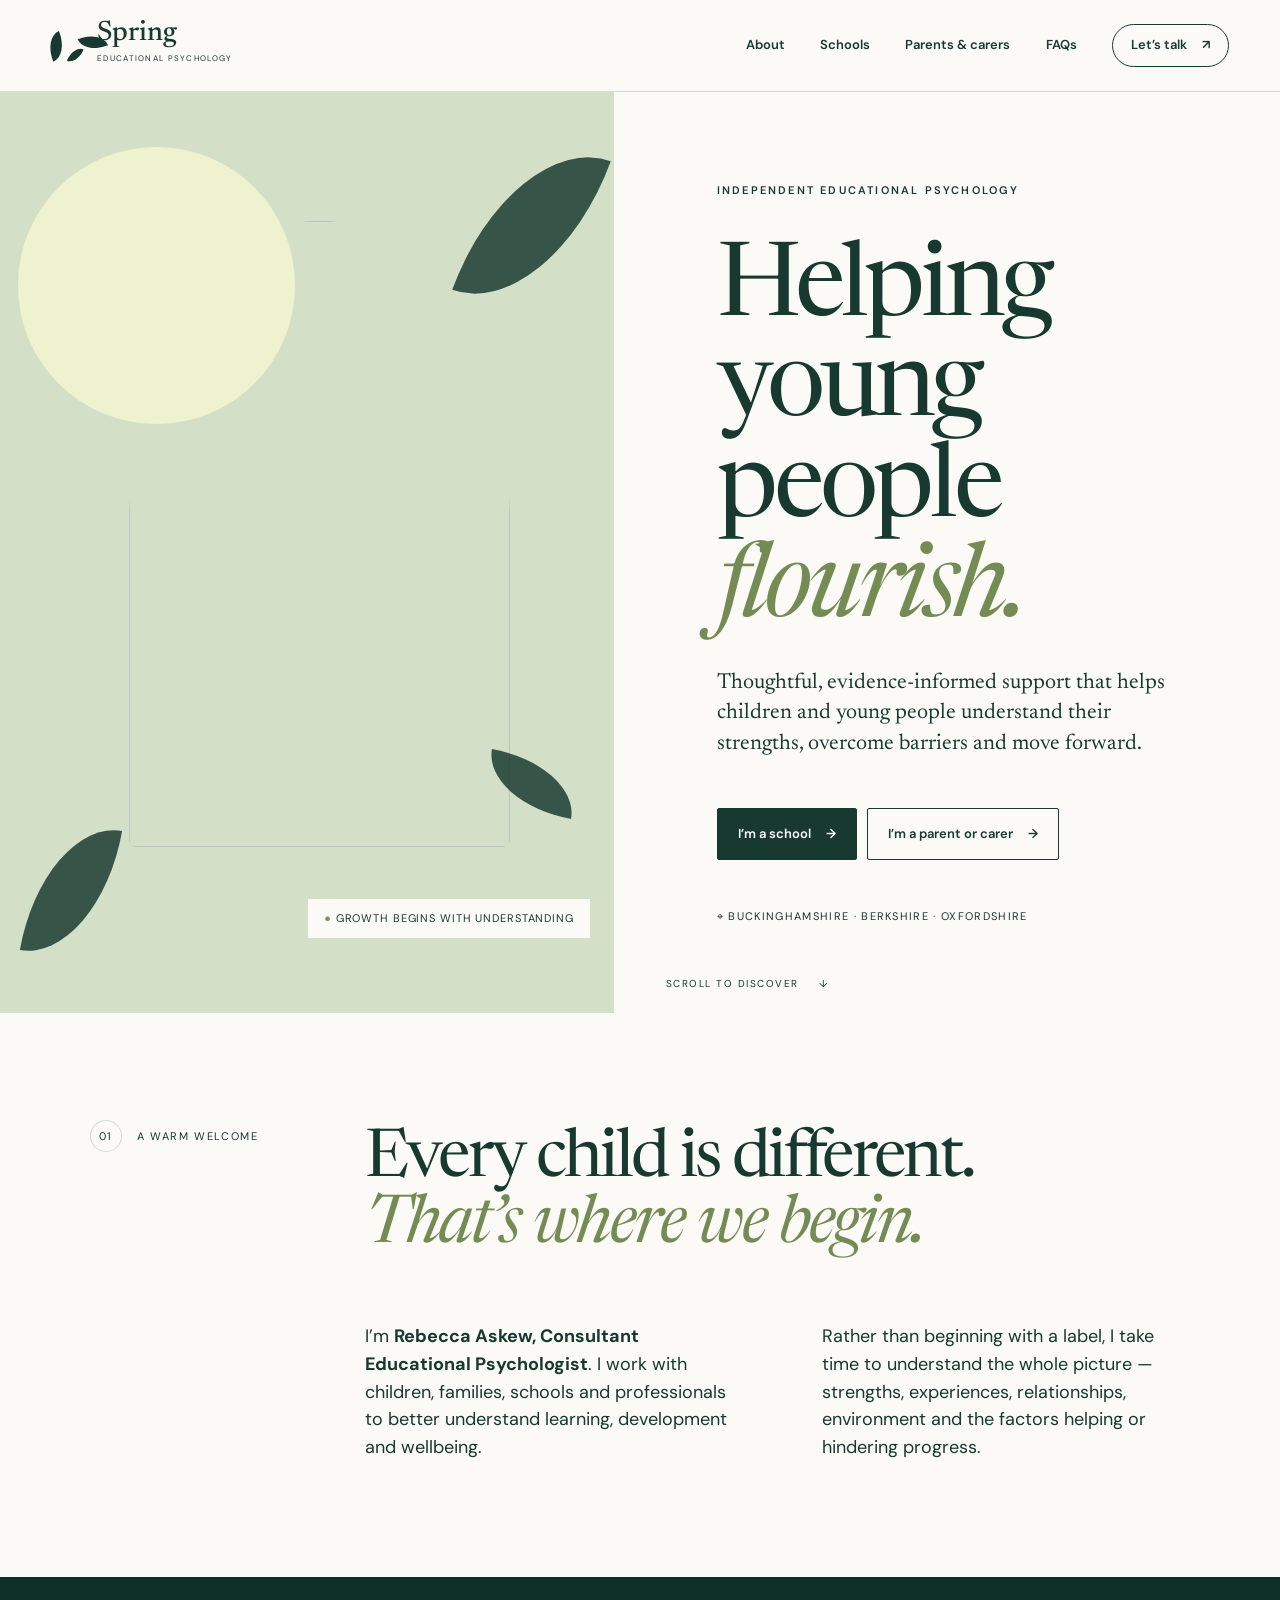
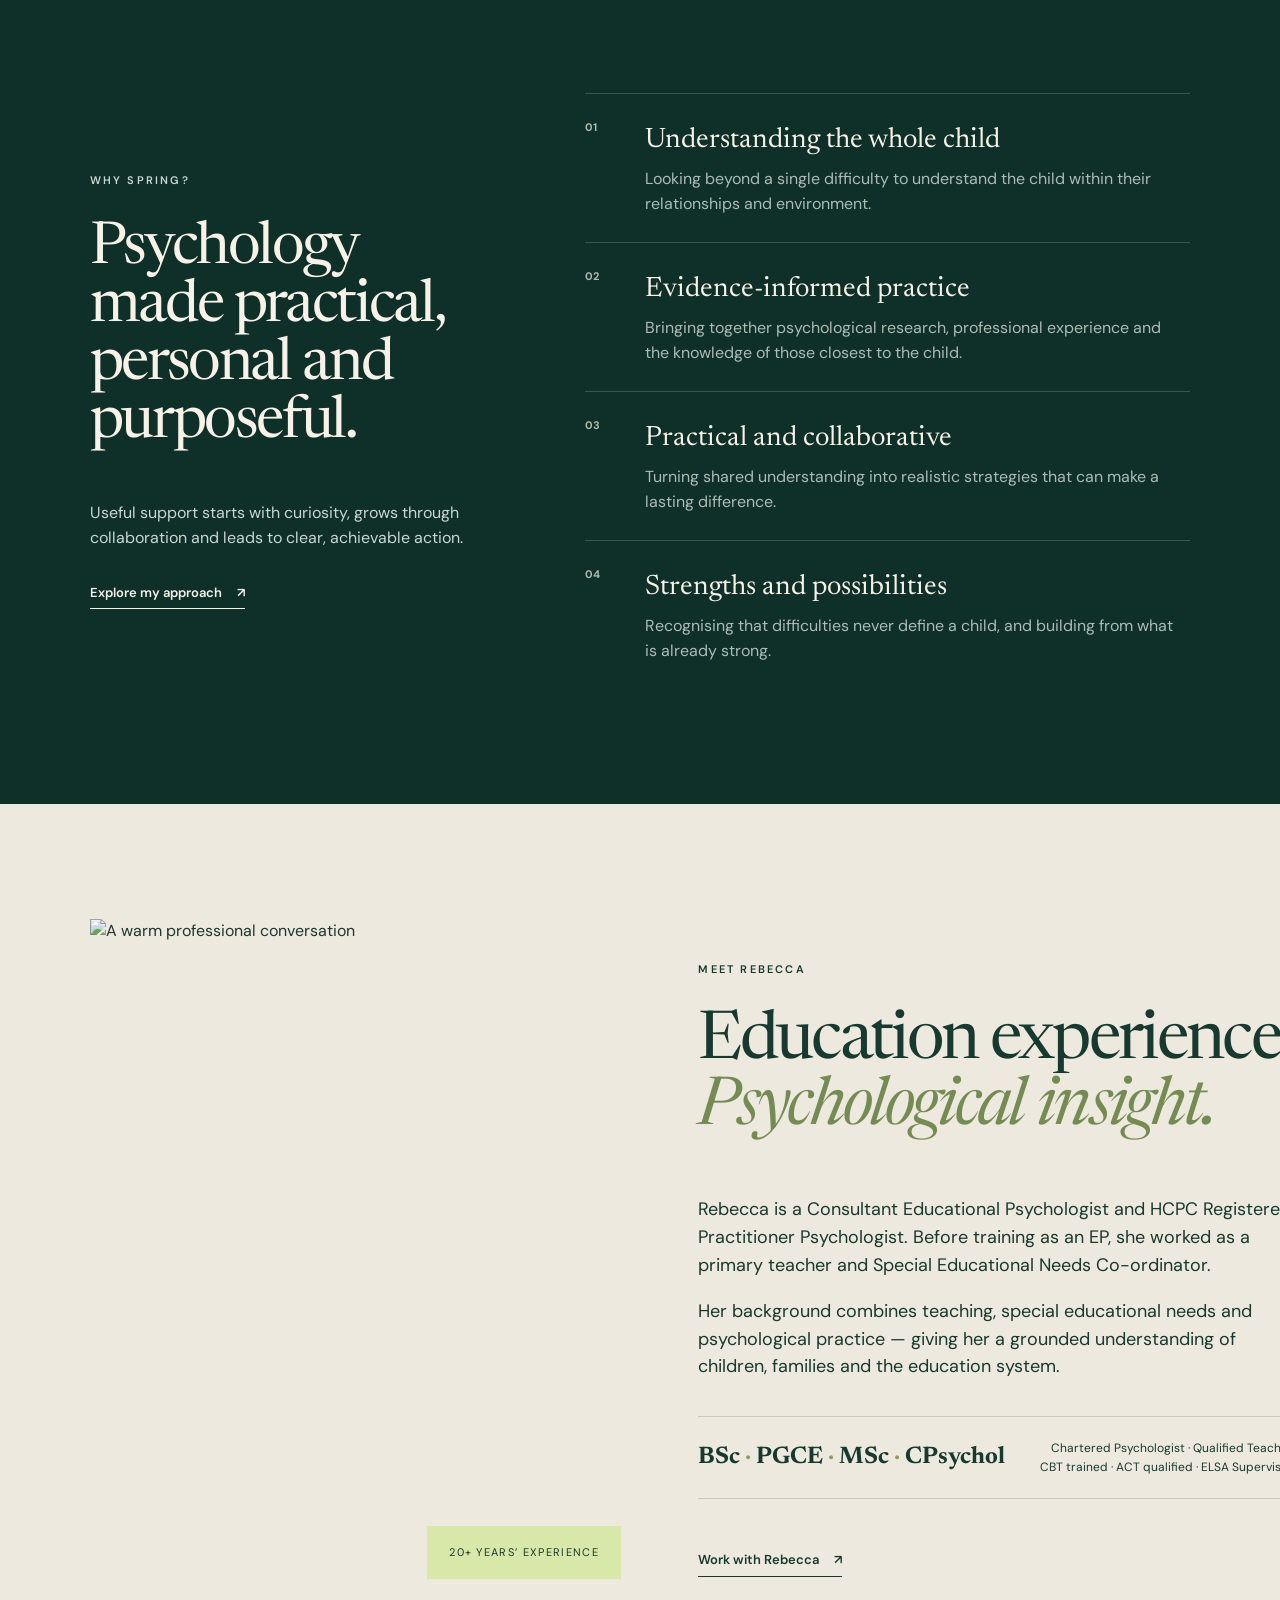
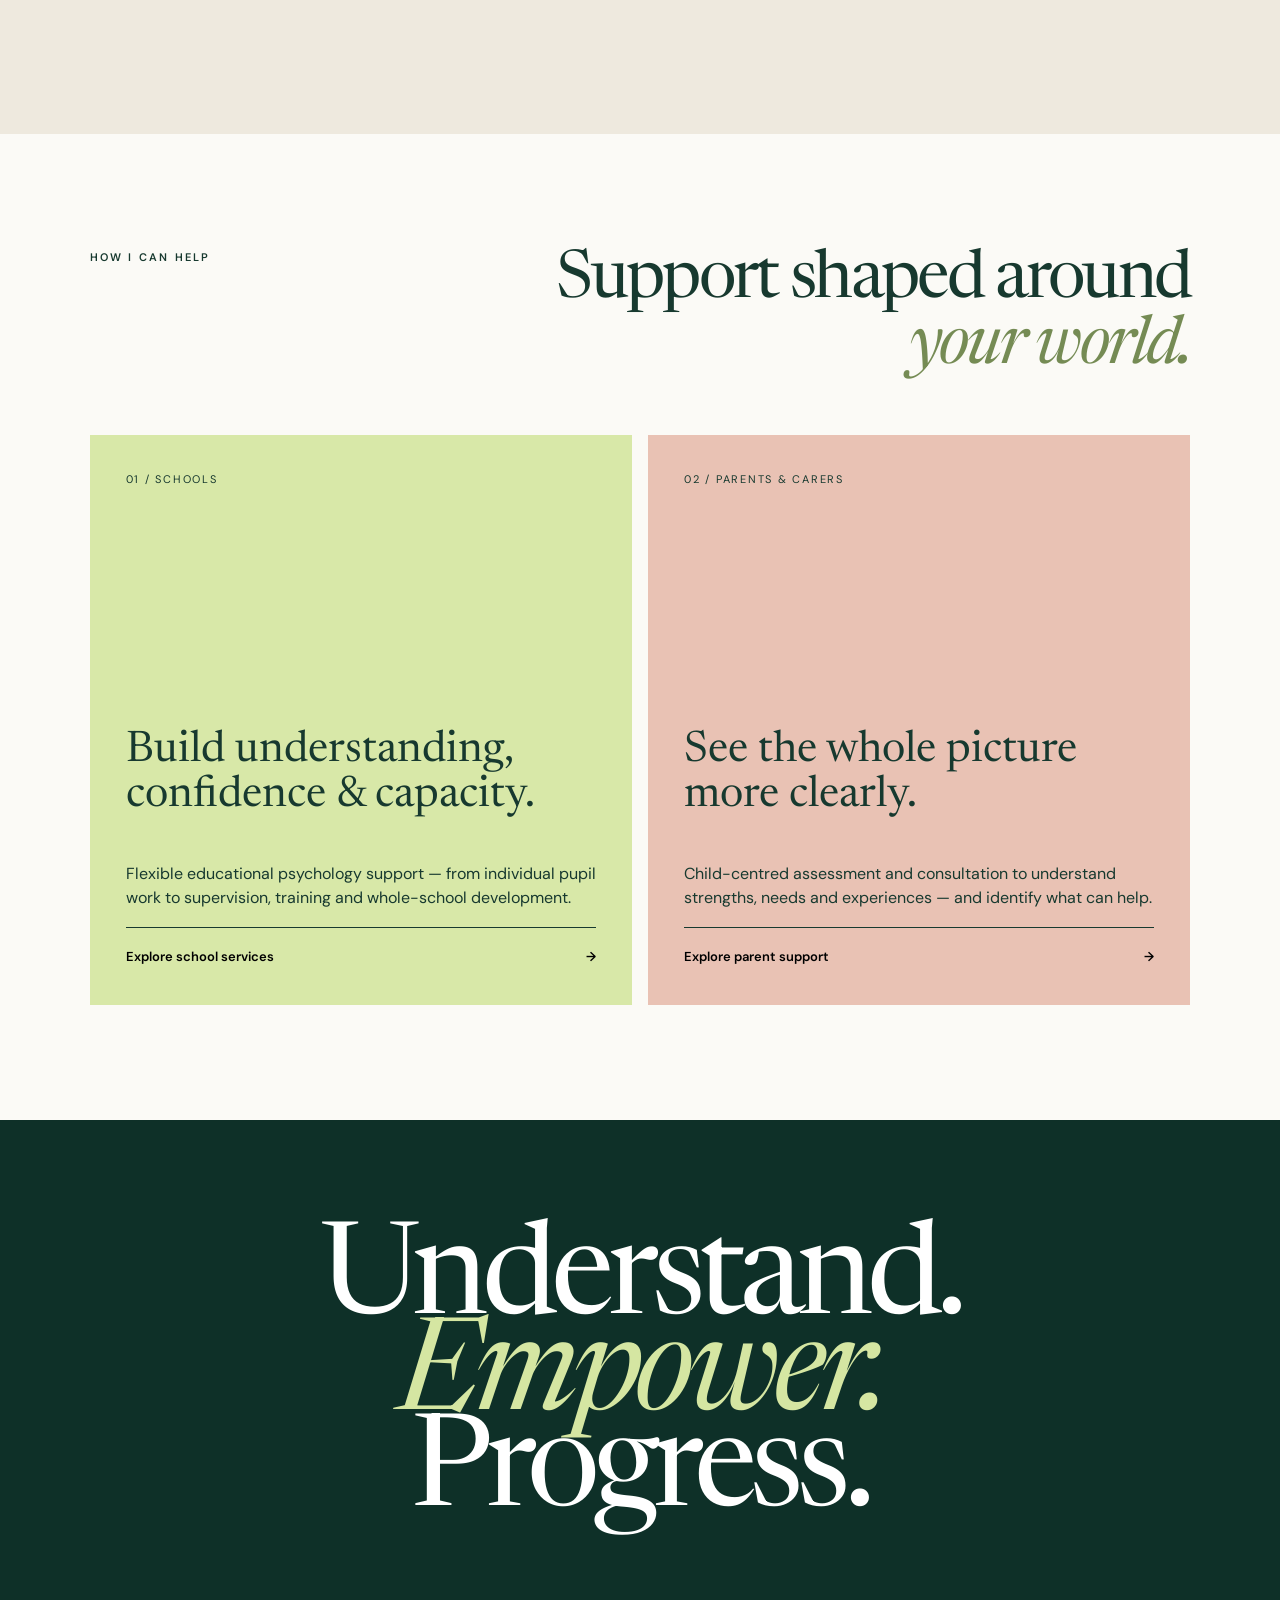
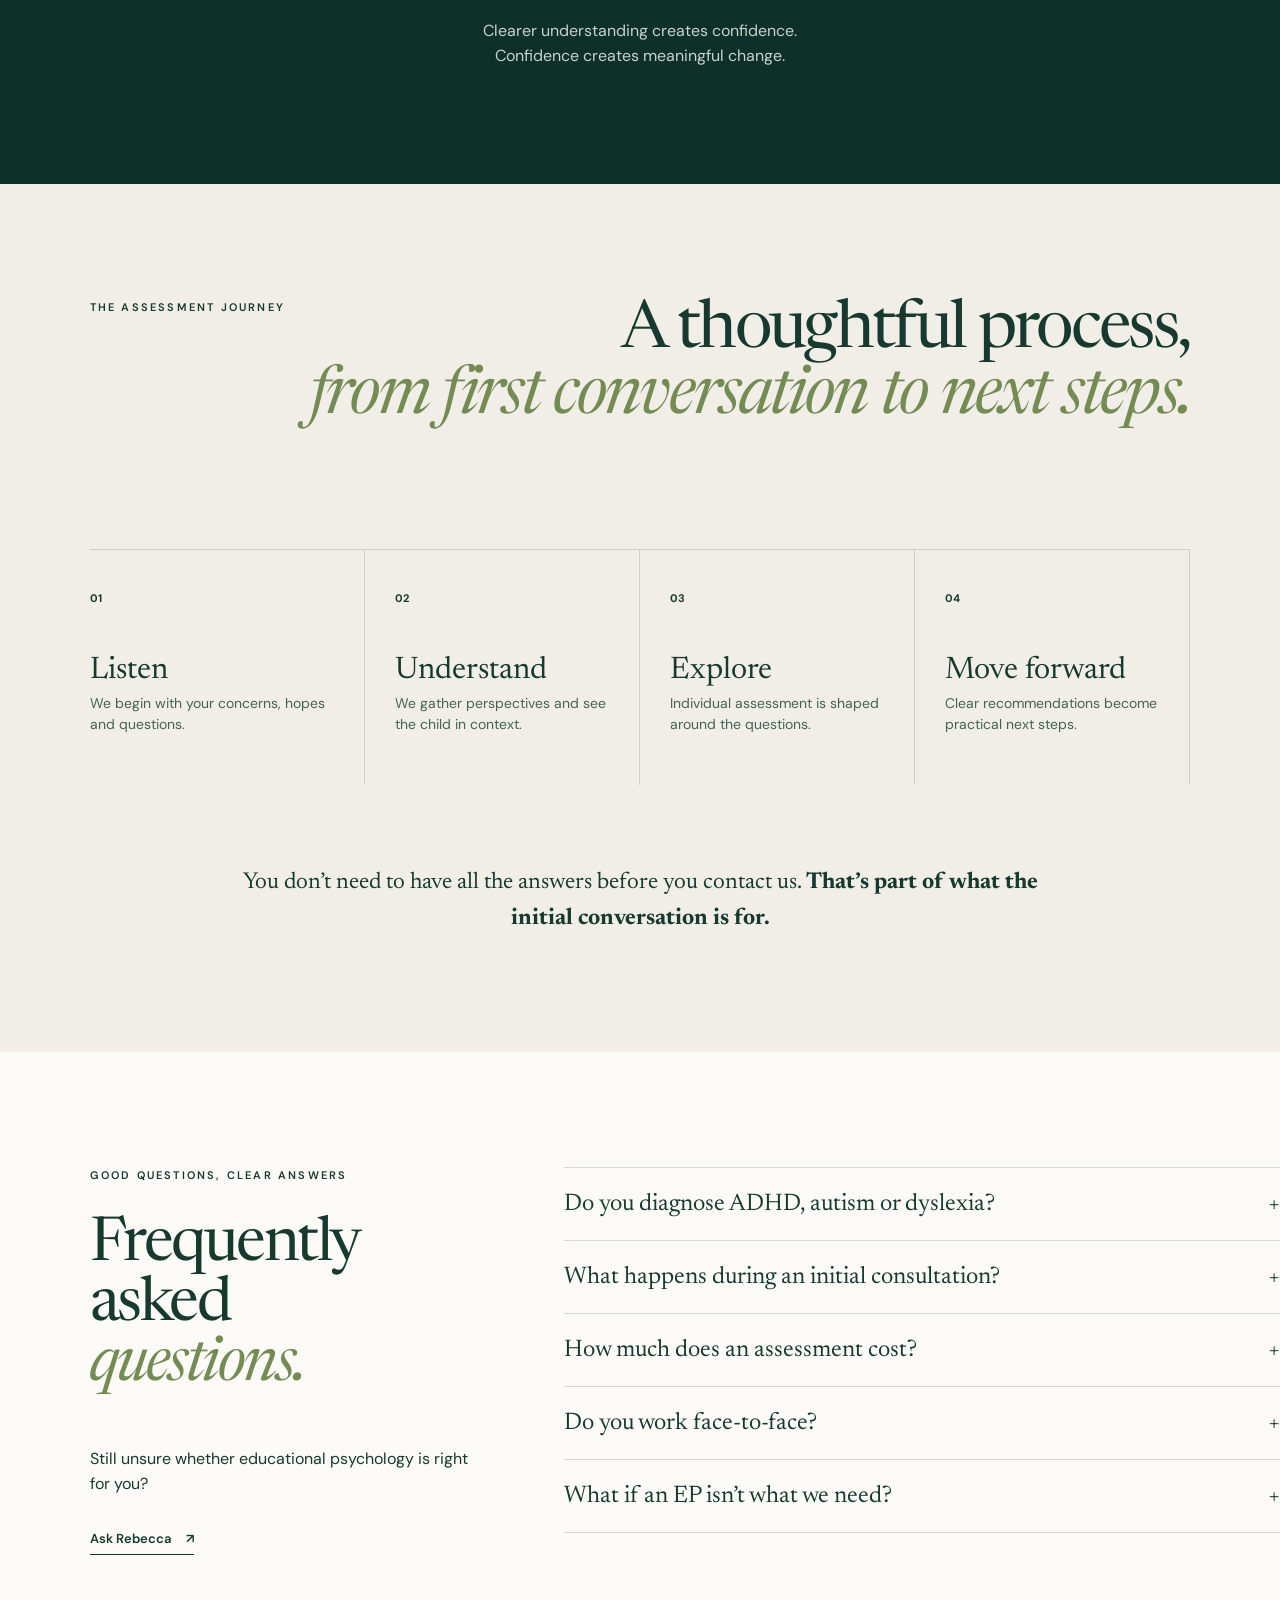
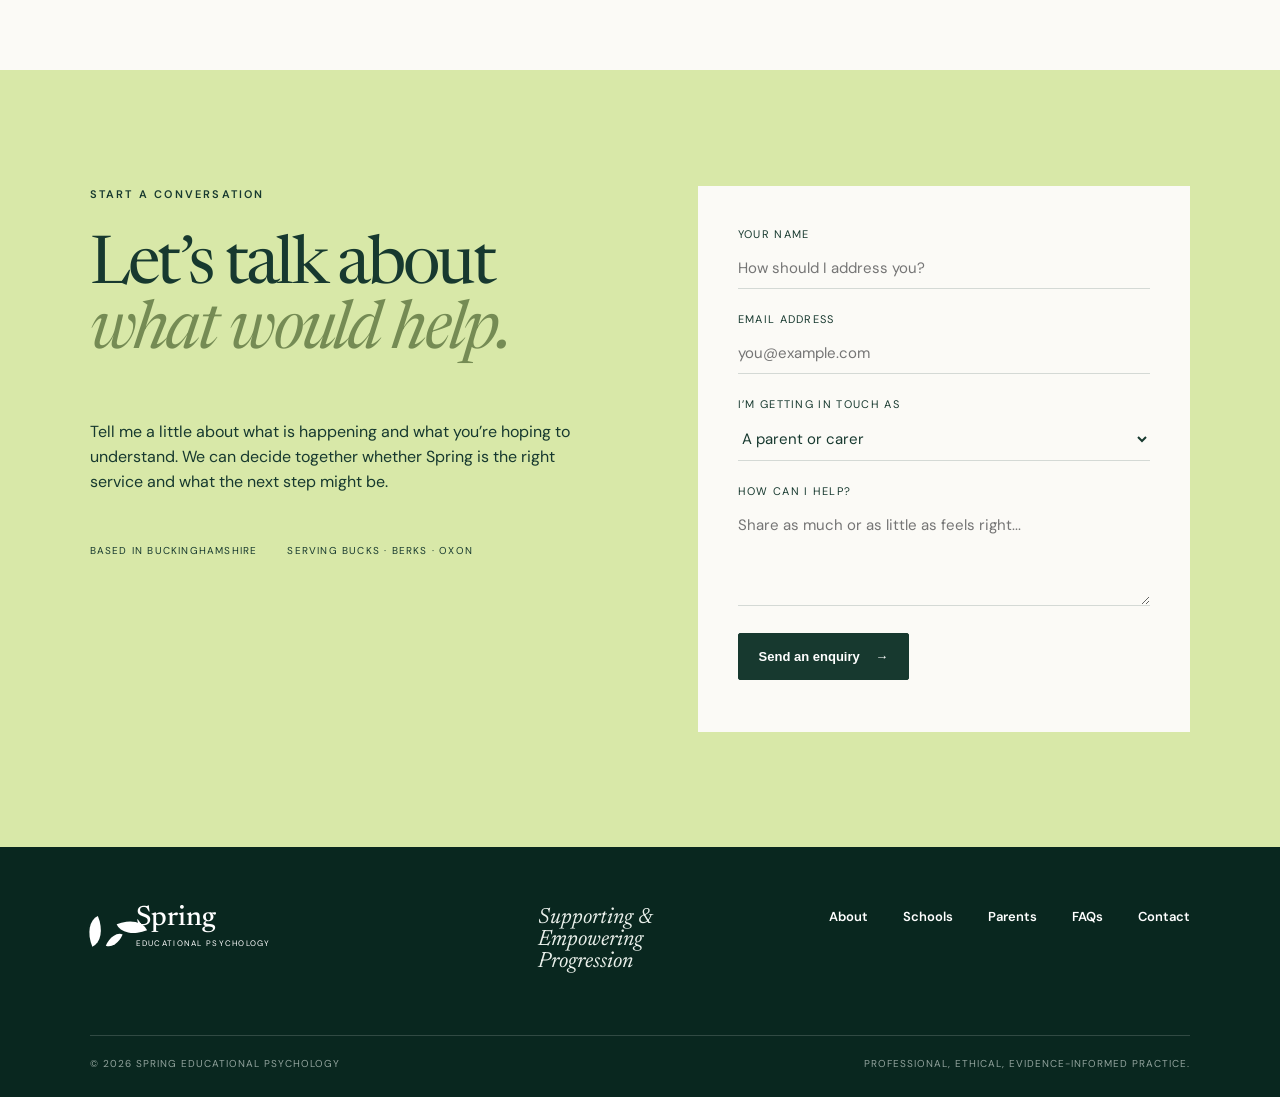
==== index.html @ d414a493 "Add files via upload" ====
<!doctype html>
<html lang="en">
<head>
  <meta charset="utf-8">
  <meta name="viewport" content="width=device-width, initial-scale=1">
  <meta name="description" content="Thoughtful, evidence-informed educational psychology support across Buckinghamshire, Berkshire and Oxfordshire.">
  <title>Spring Educational Psychology | Understand. Empower. Progress.</title>
  <link rel="preconnect" href="https://fonts.googleapis.com">
  <link rel="preconnect" href="https://fonts.gstatic.com" crossorigin>
  <link href="https://fonts.googleapis.com/css2?family=DM+Sans:wght@400;500;600&family=Newsreader:opsz,wght@6..72,400;6..72,500&display=swap" rel="stylesheet">
  <link rel="stylesheet" href="styles.css">
</head>
<body>
  <a class="skip" href="#main">Skip to content</a>
  <header class="site-header">
    <a class="brand" href="#home" aria-label="Spring Educational Psychology home">
      <span class="brand-mark" aria-hidden="true"><i></i><i></i><i></i></span>
      <span><strong>Spring</strong><small>Educational Psychology</small></span>
    </a>
    <button class="menu-button" aria-expanded="false" aria-controls="site-nav"><span></span><span></span></button>
    <nav id="site-nav" aria-label="Main navigation">
      <a href="#about">About</a><a href="#schools">Schools</a><a href="#parents">Parents &amp; carers</a><a href="#faq">FAQs</a>
      <a class="nav-cta" href="#contact">Let’s talk <span>↗</span></a>
    </nav>
  </header>

  <main id="main">
    <section class="hero" id="home">
      <div class="hero-art" aria-hidden="true">
        <div class="sun"></div><div class="leaf leaf-a"></div><div class="leaf leaf-b"></div><div class="leaf leaf-c"></div>
        <div class="photo-frame"><img src="https://images.unsplash.com/photo-1503454537195-1dcabb73ffb9?auto=format&fit=crop&w=1200&q=85" alt=""></div>
        <p class="image-note"><span>●</span> Growth begins with understanding</p>
      </div>
      <div class="hero-copy">
        <p class="eyebrow">Independent educational psychology</p>
        <h1>Helping young people <em>flourish.</em></h1>
        <p class="hero-lead">Thoughtful, evidence-informed support that helps children and young people understand their strengths, overcome barriers and move forward.</p>
        <div class="hero-actions"><a class="button dark" href="#schools">I’m a school <span>→</span></a><a class="button light" href="#parents">I’m a parent or carer <span>→</span></a></div>
        <p class="location"><span>⌖</span> Buckinghamshire · Berkshire · Oxfordshire</p>
      </div>
      <div class="scroll-note">Scroll to discover <span>↓</span></div>
    </section>

    <section class="intro section" id="about">
      <div class="section-label"><span>01</span> A warm welcome</div>
      <div class="intro-copy">
        <h2>Every child is different.<br><em>That’s where we begin.</em></h2>
        <div class="columns"><p>I’m <strong>Rebecca Askew, Consultant Educational Psychologist</strong>. I work with children, families, schools and professionals to better understand learning, development and wellbeing.</p><p>Rather than beginning with a label, I take time to understand the whole picture — strengths, experiences, relationships, environment and the factors helping or hindering progress.</p></div>
      </div>
    </section>

    <section class="principles section">
      <div class="principle-feature"><p class="eyebrow">Why Spring?</p><h2>Psychology made practical, personal and purposeful.</h2><p>Useful support starts with curiosity, grows through collaboration and leads to clear, achievable action.</p><a class="text-link" href="#approach">Explore my approach <span>↗</span></a></div>
      <div class="principle-list">
        <article><b>01</b><div><h3>Understanding the whole child</h3><p>Looking beyond a single difficulty to understand the child within their relationships and environment.</p></div></article>
        <article><b>02</b><div><h3>Evidence-informed practice</h3><p>Bringing together psychological research, professional experience and the knowledge of those closest to the child.</p></div></article>
        <article><b>03</b><div><h3>Practical and collaborative</h3><p>Turning shared understanding into realistic strategies that can make a lasting difference.</p></div></article>
        <article><b>04</b><div><h3>Strengths and possibilities</h3><p>Recognising that difficulties never define a child, and building from what is already strong.</p></div></article>
      </div>
    </section>

    <section class="meet section" id="approach">
      <div class="portrait">
        <img src="https://images.unsplash.com/photo-1551836022-d5d88e9218df?auto=format&fit=crop&w=1000&q=85" alt="A warm professional conversation">
        <span class="portrait-tag">20+ years’ experience</span>
      </div>
      <div class="meet-copy"><p class="eyebrow">Meet Rebecca</p><h2>Education experience.<br><em>Psychological insight.</em></h2><p>Rebecca is a Consultant Educational Psychologist and HCPC Registered Practitioner Psychologist. Before training as an EP, she worked as a primary teacher and Special Educational Needs Co-ordinator.</p><p>Her background combines teaching, special educational needs and psychological practice — giving her a grounded understanding of children, families and the education system.</p>
        <div class="credentials"><strong>BSc <i>·</i> PGCE <i>·</i> MSc <i>·</i> CPsychol</strong><span>Chartered Psychologist · Qualified Teacher<br>CBT trained · ACT qualified · ELSA Supervisor</span></div>
        <a class="text-link" href="#contact">Work with Rebecca <span>↗</span></a>
      </div>
    </section>

    <section class="audiences section">
      <div class="audience-heading"><p class="eyebrow">How I can help</p><h2>Support shaped around <em>your world.</em></h2></div>
      <div class="audience-grid">
        <article class="audience-card school-card" id="schools"><div class="card-number">01 / Schools</div><div><h3>Build understanding,<br>confidence &amp; capacity.</h3><p>Flexible educational psychology support — from individual pupil work to supervision, training and whole-school development.</p><button class="card-link" data-dialog="school-dialog">Explore school services <span>→</span></button></div></article>
        <article class="audience-card parent-card" id="parents"><div class="card-number">02 / Parents &amp; carers</div><div><h3>See the whole picture<br>more clearly.</h3><p>Child-centred assessment and consultation to understand strengths, needs and experiences — and identify what can help.</p><button class="card-link" data-dialog="parent-dialog">Explore parent support <span>→</span></button></div></article>
      </div>
    </section>

    <section class="motto section">
      <div><span>Understand.</span><span>Empower.</span><span>Progress.</span></div>
      <p>Clearer understanding creates confidence.<br>Confidence creates meaningful change.</p>
    </section>

    <section class="process section">
      <div class="process-heading"><p class="eyebrow">The assessment journey</p><h2>A thoughtful process,<br><em>from first conversation to next steps.</em></h2></div>
      <div class="steps">
        <article><b>01</b><h3>Listen</h3><p>We begin with your concerns, hopes and questions.</p></article><article><b>02</b><h3>Understand</h3><p>We gather perspectives and see the child in context.</p></article><article><b>03</b><h3>Explore</h3><p>Individual assessment is shaped around the questions.</p></article><article><b>04</b><h3>Move forward</h3><p>Clear recommendations become practical next steps.</p></article>
      </div>
      <p class="process-note">You don’t need to have all the answers before you contact us. <strong>That’s part of what the initial conversation is for.</strong></p>
    </section>

    <section class="faq section" id="faq">
      <div><p class="eyebrow">Good questions, clear answers</p><h2>Frequently asked<br><em>questions.</em></h2><p>Still unsure whether educational psychology is right for you?</p><a class="text-link" href="#contact">Ask Rebecca <span>↗</span></a></div>
      <div class="accordion">
        <details><summary>Do you diagnose ADHD, autism or dyslexia?<span>+</span></summary><p>Spring does not typically provide formal diagnosis. The focus is on understanding strengths and needs, exploring possible explanations and identifying useful support.</p></details>
        <details><summary>What happens during an initial consultation?<span>+</span></summary><p>We discuss strengths, concerns and what you hope involvement will achieve, then agree the scope, costs and appropriate next steps.</p></details>
        <details><summary>How much does an assessment cost?<span>+</span></summary><p>Costs depend on the questions and level of involvement needed. You’ll receive a clear, proportionate quotation before any work is agreed.</p></details>
        <details><summary>Do you work face-to-face?<span>+</span></summary><p>Yes. Face-to-face work is available across Buckinghamshire, Berkshire and Oxfordshire. Online services are available where appropriate.</p></details>
        <details><summary>What if an EP isn’t what we need?<span>+</span></summary><p>The initial conversation is professional advice, not a sales process. If educational psychology is not the right support, Rebecca will tell you.</p></details>
      </div>
    </section>

    <section class="contact section" id="contact">
      <div class="contact-copy"><p class="eyebrow">Start a conversation</p><h2>Let’s talk about<br><em>what would help.</em></h2><p>Tell me a little about what is happening and what you’re hoping to understand. We can decide together whether Spring is the right service and what the next step might be.</p><div class="contact-meta"><span>Based in Buckinghamshire</span><span>Serving Bucks · Berks · Oxon</span></div></div>
      <form id="contact-form"><label>Your name<input name="name" autocomplete="name" required placeholder="How should I address you?"></label><label>Email address<input type="email" name="email" autocomplete="email" required placeholder="you@example.com"></label><label>I’m getting in touch as<select name="type"><option>A parent or carer</option><option>A school or professional</option><option>Another organisation</option></select></label><label>How can I help?<textarea name="message" rows="4" required placeholder="Share as much or as little as feels right..."></textarea></label><button class="button dark" type="submit">Send an enquiry <span>→</span></button><p class="form-status" role="status"></p></form>
    </section>
  </main>

  <footer><a class="brand footer-brand" href="#home"><span class="brand-mark"><i></i><i></i><i></i></span><span><strong>Spring</strong><small>Educational Psychology</small></span></a><p>Supporting &amp; Empowering Progression</p><nav><a href="#about">About</a><a href="#schools">Schools</a><a href="#parents">Parents</a><a href="#faq">FAQs</a><a href="#contact">Contact</a></nav><div class="legal"><span>© <span id="year"></span> Spring Educational Psychology</span><span>Professional, ethical, evidence-informed practice.</span></div></footer>

  <dialog id="school-dialog"><button class="dialog-close" aria-label="Close">×</button><p class="eyebrow">For schools</p><h2>Educational psychology that turns insight into action.</h2><p>Work can support an individual child or strengthen the adults and systems around them.</p><div class="dialog-grid"><article><h3>Individual pupil work</h3><p>Consultation, observation, assessment, formulation, reporting and planning.</p></article><article><h3>Consultation &amp; supervision</h3><p>Reflective thinking space for teachers, SENCOs and leadership teams.</p></article><article><h3>Interventions</h3><p>EBSA, emotional regulation, resilience, CBT and ACT-informed approaches.</p></article><article><h3>Training</h3><p>Tailored, practical sessions connecting psychology with everyday practice.</p></article></div><div class="package"><span>Flexible packages</span><strong>5 · 10 · 20 days</strong><small>£700 per day · no added travel or materials charge</small></div><a class="button dark" href="#contact">Book an initial conversation →</a></dialog>
  <dialog id="parent-dialog"><button class="dialog-close" aria-label="Close">×</button><p class="eyebrow">For parents &amp; carers</p><h2>Understanding your child is the first step towards supporting them.</h2><p>An assessment is about your whole child — not simply producing a score or label.</p><ol class="dialog-steps"><li><b>1</b> Initial conversation</li><li><b>2</b> Parent and school consultation</li><li><b>3</b> Observation, where helpful</li><li><b>4</b> Individual assessment</li><li><b>5</b> Written report</li><li><b>6</b> Feedback and planning</li></ol><div class="reassurance"><strong>Good to know</strong><p>There is no one-size-fits-all package. The work and quotation are shaped around your questions, so you only pay for what is appropriate.</p></div><a class="button dark" href="#contact">Request an initial consultation →</a></dialog>
  <script src="script.js"></script>
</body>
</html>
---- styles.css ----
:root{--ink:#17392f;--deep:#0e3028;--cream:#f5f1e8;--paper:#fbfaf6;--lime:#d8e8a8;--sage:#9db6a6;--rose:#e9c2b4;--line:rgba(23,57,47,.17)}*{box-sizing:border-box}html{scroll-behavior:smooth}body{margin:0;color:var(--ink);background:var(--paper);font-family:"DM Sans",sans-serif;font-size:16px;line-height:1.55}h1,h2,h3,p{margin-top:0}h1,h2{font-family:"Newsreader",serif;font-weight:400;line-height:.98;letter-spacing:-.04em}h1{font-size:clamp(4rem,8vw,8.5rem)}h2{font-size:clamp(3rem,5.2vw,6rem)}em{font-weight:400;color:#758b54}.skip{position:absolute;left:-999px;top:0;background:#fff;padding:1rem;z-index:99}.skip:focus{left:0}.site-header{height:92px;display:flex;align-items:center;justify-content:space-between;padding:0 4vw;background:rgba(251,250,246,.94);backdrop-filter:blur(12px);position:sticky;top:0;z-index:20;border-bottom:1px solid var(--line)}.brand{display:flex;align-items:center;gap:12px;color:var(--ink);text-decoration:none}.brand strong{display:block;font-family:"Newsreader";font-size:28px;line-height:22px;font-weight:500}.brand small{text-transform:uppercase;letter-spacing:.16em;font-size:8px}.brand-mark{position:relative;width:34px;height:34px;display:block}.brand-mark i{position:absolute;width:17px;height:26px;background:var(--ink);border-radius:100% 0 100% 0;transform-origin:bottom right}.brand-mark i:nth-child(1){left:1px;top:1px;transform:rotate(-23deg)}.brand-mark i:nth-child(2){right:1px;top:1px;transform:rotate(68deg)}.brand-mark i:nth-child(3){left:9px;bottom:-3px;transform:rotate(23deg) scale(.65)}nav{display:flex;align-items:center;gap:2.2rem}nav a{font-size:13px;font-weight:600;text-decoration:none;color:var(--ink)}.nav-cta{border:1px solid var(--ink);border-radius:50px;padding:10px 18px}.nav-cta span,.button span,.text-link span,.card-link span{margin-left:12px}.menu-button{display:none}.hero{min-height:calc(100vh - 92px);position:relative;display:grid;grid-template-columns:48% 52%;overflow:hidden}.hero-art{background:#d4dfc7;position:relative;min-height:680px}.photo-frame{position:absolute;width:62%;height:68%;left:21%;top:14%;border-radius:49% 49% 8px 8px;overflow:hidden;z-index:2}.photo-frame img,.portrait img{width:100%;height:100%;object-fit:cover}.sun{position:absolute;width:45%;aspect-ratio:1;border-radius:50%;background:#eff2ce;left:3%;top:6%}.leaf{position:absolute;background:var(--ink);opacity:.83;border-radius:100% 0 100% 0;z-index:3}.leaf-a{width:105px;height:175px;right:5%;top:5%;transform:rotate(20deg)}.leaf-b{width:80px;height:135px;left:5%;bottom:6%;transform:rotate(190deg)}.leaf-c{width:55px;height:90px;right:9%;bottom:20%;transform:rotate(100deg)}.image-note{position:absolute;z-index:4;bottom:7%;right:4%;background:var(--paper);padding:11px 16px;font-size:11px;letter-spacing:.08em;text-transform:uppercase}.image-note span{color:#789956}.hero-copy{display:flex;flex-direction:column;justify-content:center;padding:7vw 7vw 6vw 8vw}.eyebrow{text-transform:uppercase;letter-spacing:.2em;font-size:11px;font-weight:600;margin-bottom:2rem}.hero h1{margin:.1em 0 .25em}.hero-lead{font-family:"Newsreader";font-size:clamp(1.25rem,1.7vw,1.7rem);line-height:1.4;max-width:610px}.hero-actions{display:flex;gap:10px;margin-top:1.7rem;flex-wrap:wrap}.button{border:1px solid var(--ink);border-radius:2px;padding:15px 20px;display:inline-block;text-decoration:none;font-weight:600;font-size:13px;cursor:pointer}.button.dark{background:var(--ink);color:#fff}.button.light{background:transparent;color:var(--ink)}.location{font-size:11px;text-transform:uppercase;letter-spacing:.12em;margin-top:3rem}.scroll-note{position:absolute;bottom:22px;left:calc(48% + 4vw);font-size:10px;text-transform:uppercase;letter-spacing:.15em}.scroll-note span{margin-left:1rem}.section{padding:9vw 7vw}.intro{display:grid;grid-template-columns:25% 75%;background:var(--paper)}.section-label{text-transform:uppercase;font-size:11px;letter-spacing:.15em}.section-label span{border:1px solid var(--line);border-radius:50%;padding:8px;margin-right:10px}.intro h2{margin-bottom:4rem}.columns{display:grid;grid-template-columns:1fr 1fr;gap:7vw;font-size:18px}.columns p{margin:0}.principles{display:grid;grid-template-columns:45% 55%;background:var(--deep);color:#f7f1e7}.principle-feature{padding-right:8vw;display:flex;flex-direction:column;justify-content:center}.principle-feature h2{font-size:clamp(3rem,4.6vw,5rem)}.principle-feature p{max-width:440px;color:#cad6d0}.text-link{display:inline-block;margin-top:1rem;color:inherit;text-decoration:none;font-size:13px;font-weight:600;border-bottom:1px solid currentColor;padding-bottom:5px;width:max-content}.principle-list article{border-top:1px solid rgba(255,255,255,.18);display:grid;grid-template-columns:60px 1fr;padding:25px 0}.principle-list b{font-size:11px;color:#aebbad}.principle-list h3{font-family:"Newsreader";font-size:28px;font-weight:400;margin-bottom:5px}.principle-list p{color:#adbbb5;margin:0;max-width:540px}.meet{display:grid;grid-template-columns:46% 54%;gap:8vw;align-items:center;background:#eee9de}.portrait{height:700px;position:relative}.portrait img{filter:saturate(.75)}.portrait-tag{position:absolute;right:-25px;bottom:40px;background:var(--lime);padding:18px 22px;text-transform:uppercase;letter-spacing:.12em;font-size:11px}.meet-copy p:not(.eyebrow){font-size:18px;max-width:650px}.credentials{border-top:1px solid var(--line);border-bottom:1px solid var(--line);padding:22px 0;margin:35px 0;display:flex;justify-content:space-between;gap:20px}.credentials strong{font-family:"Newsreader";font-size:24px}.credentials i{color:#8ca15d;font-style:normal}.credentials span{font-size:12px;text-align:right}.audiences{background:var(--paper)}.audience-heading{display:flex;justify-content:space-between;align-items:start}.audience-heading h2{text-align:right;max-width:760px}.audience-grid{display:grid;grid-template-columns:1fr 1fr;gap:16px}.audience-card{min-height:570px;padding:36px;display:flex;flex-direction:column;justify-content:space-between}.school-card{background:var(--lime)}.parent-card{background:var(--rose)}.card-number{font-size:11px;text-transform:uppercase;letter-spacing:.16em}.audience-card h3{font-family:"Newsreader";font-weight:400;font-size:clamp(2.4rem,3.4vw,4rem);line-height:1.02}.audience-card p{max-width:530px}.card-link{border:0;border-top:1px solid var(--ink);background:none;width:100%;padding:20px 0 0;text-align:left;font:600 13px "DM Sans";cursor:pointer}.card-link span{float:right}.motto{background:var(--deep);color:white;text-align:center}.motto div{display:flex;flex-direction:column;font-family:"Newsreader";font-size:clamp(4.5rem,10vw,11rem);line-height:.75;letter-spacing:-.05em}.motto div span:nth-child(2){font-style:italic;color:#d5e6a2}.motto p{margin:6rem 0 0;color:#c6d3ce}.process{background:#f0eee7}.process-heading{display:flex;justify-content:space-between}.process-heading h2{text-align:right}.steps{display:grid;grid-template-columns:repeat(4,1fr);border-top:1px solid var(--line);margin-top:4rem}.steps article{padding:35px 30px 35px 0;border-right:1px solid var(--line);min-height:230px}.steps article+article{padding-left:30px}.steps b{font-size:11px}.steps h3{font:400 31px "Newsreader";margin-top:45px;margin-bottom:7px}.steps p{font-size:14px;color:#456258}.process-note{text-align:center;font-family:"Newsreader";font-size:23px;margin:5rem auto 0;max-width:800px}.faq{display:grid;grid-template-columns:35% 65%;gap:7vw}.faq h2{font-size:clamp(3.4rem,4.8vw,5.5rem)}details{border-top:1px solid var(--line);padding:24px 0}details:last-child{border-bottom:1px solid var(--line)}summary{list-style:none;cursor:pointer;font:400 24px "Newsreader";display:flex;justify-content:space-between}summary::-webkit-details-marker{display:none}details p{max-width:700px;color:#51675f;padding:15px 45px 0 0;margin:0}details[open] summary span{transform:rotate(45deg)}summary span{transition:.2s}.contact{display:grid;grid-template-columns:1fr 1fr;gap:9vw;background:var(--lime)}.contact-copy>p:not(.eyebrow){max-width:520px}.contact-meta{display:flex;gap:30px;margin-top:3rem;font-size:10px;text-transform:uppercase;letter-spacing:.12em}form{background:var(--paper);padding:40px}label{display:block;font-size:11px;text-transform:uppercase;letter-spacing:.12em;margin-bottom:22px}input,select,textarea{width:100%;border:0;border-bottom:1px solid var(--line);background:transparent;padding:10px 0;color:var(--ink);font:15px "DM Sans";margin-top:5px;outline:none;border-radius:0}textarea{resize:vertical}input:focus,select:focus,textarea:focus{border-color:var(--ink)}.form-status{font-size:13px;margin:12px 0 0}footer{background:#09271f;color:#eaf0eb;padding:60px 7vw 25px;display:grid;grid-template-columns:2fr 1fr 2fr;gap:40px;align-items:start}.footer-brand{color:white}.footer-brand .brand-mark i{background:white}footer>p{font:italic 22px "Newsreader"}footer nav{justify-content:flex-end;flex-wrap:wrap}footer nav a{color:white}.legal{grid-column:1/-1;border-top:1px solid rgba(255,255,255,.16);padding-top:20px;display:flex;justify-content:space-between;font-size:10px;text-transform:uppercase;letter-spacing:.1em;color:#92a39d}dialog{width:min(900px,calc(100% - 30px));max-height:90vh;overflow:auto;border:0;padding:60px;background:var(--paper);color:var(--ink);box-shadow:0 30px 90px rgba(0,0,0,.3)}dialog::backdrop{background:rgba(7,30,24,.72);backdrop-filter:blur(5px)}dialog h2{font-size:clamp(2.8rem,5vw,5rem)}.dialog-close{position:absolute;right:22px;top:15px;border:0;background:none;font-size:32px;color:var(--ink);cursor:pointer}.dialog-grid{display:grid;grid-template-columns:1fr 1fr;gap:1px;background:var(--line);margin:30px 0}.dialog-grid article{background:var(--paper);padding:20px}.dialog-grid h3{font:400 22px "Newsreader";margin-bottom:5px}.dialog-grid p{font-size:13px;margin:0}.package{background:var(--lime);padding:25px;margin-bottom:25px;display:flex;flex-direction:column}.package span,.package small{text-transform:uppercase;letter-spacing:.1em;font-size:10px}.package strong{font:400 35px "Newsreader"}.dialog-steps{display:grid;grid-template-columns:1fr 1fr;gap:1px;background:var(--line);padding:0;margin:30px 0;list-style:none}.dialog-steps li{background:var(--paper);padding:18px}.dialog-steps b{display:inline-grid;place-items:center;background:var(--lime);border-radius:50%;width:27px;height:27px;margin-right:10px}.reassurance{border-left:4px solid var(--rose);padding:15px 20px;margin-bottom:25px}.reassurance p{margin:5px 0}
@media(max-width:800px){.site-header{height:74px}.menu-button{display:block;border:0;background:none;width:40px;height:40px}.menu-button span{display:block;height:1px;background:var(--ink);margin:8px}.site-header nav{display:none;position:absolute;top:74px;left:0;right:0;background:var(--paper);padding:25px;flex-direction:column;align-items:stretch}.site-header nav.open{display:flex}.hero{grid-template-columns:1fr}.hero-art{min-height:60vh}.hero-copy{padding:70px 7vw}.hero h1{font-size:clamp(4rem,19vw,7rem)}.scroll-note{display:none}.intro,.principles,.meet,.faq,.contact{grid-template-columns:1fr}.intro{gap:50px}.columns{grid-template-columns:1fr}.principles{gap:60px}.portrait{height:500px}.meet-copy{padding-top:20px}.audience-heading,.process-heading{display:block}.audience-heading h2,.process-heading h2{text-align:left}.audience-grid{grid-template-columns:1fr}.audience-card{min-height:480px}.steps{grid-template-columns:1fr 1fr}.steps article:nth-child(2){border-right:0}.motto div{font-size:20vw}.faq{gap:60px}.contact-meta{flex-direction:column;gap:8px}footer{grid-template-columns:1fr}footer nav{justify-content:flex-start}.legal{grid-column:auto;flex-direction:column;gap:8px}dialog{padding:45px 24px}.dialog-grid{grid-template-columns:1fr}}
@media(max-width:500px){.section{padding:80px 6vw}.hero-actions .button{width:100%}.photo-frame{width:76%;left:12%}.credentials{flex-direction:column}.credentials span{text-align:left}.steps{grid-template-columns:1fr}.steps article,.steps article+article{border-right:0;padding:25px 0;border-bottom:1px solid var(--line);min-height:0}.steps h3{margin-top:18px}.contact form{padding:25px}.dialog-steps{grid-template-columns:1fr}}
@media(prefers-reduced-motion:reduce){html{scroll-behavior:auto}*{transition:none!important}}
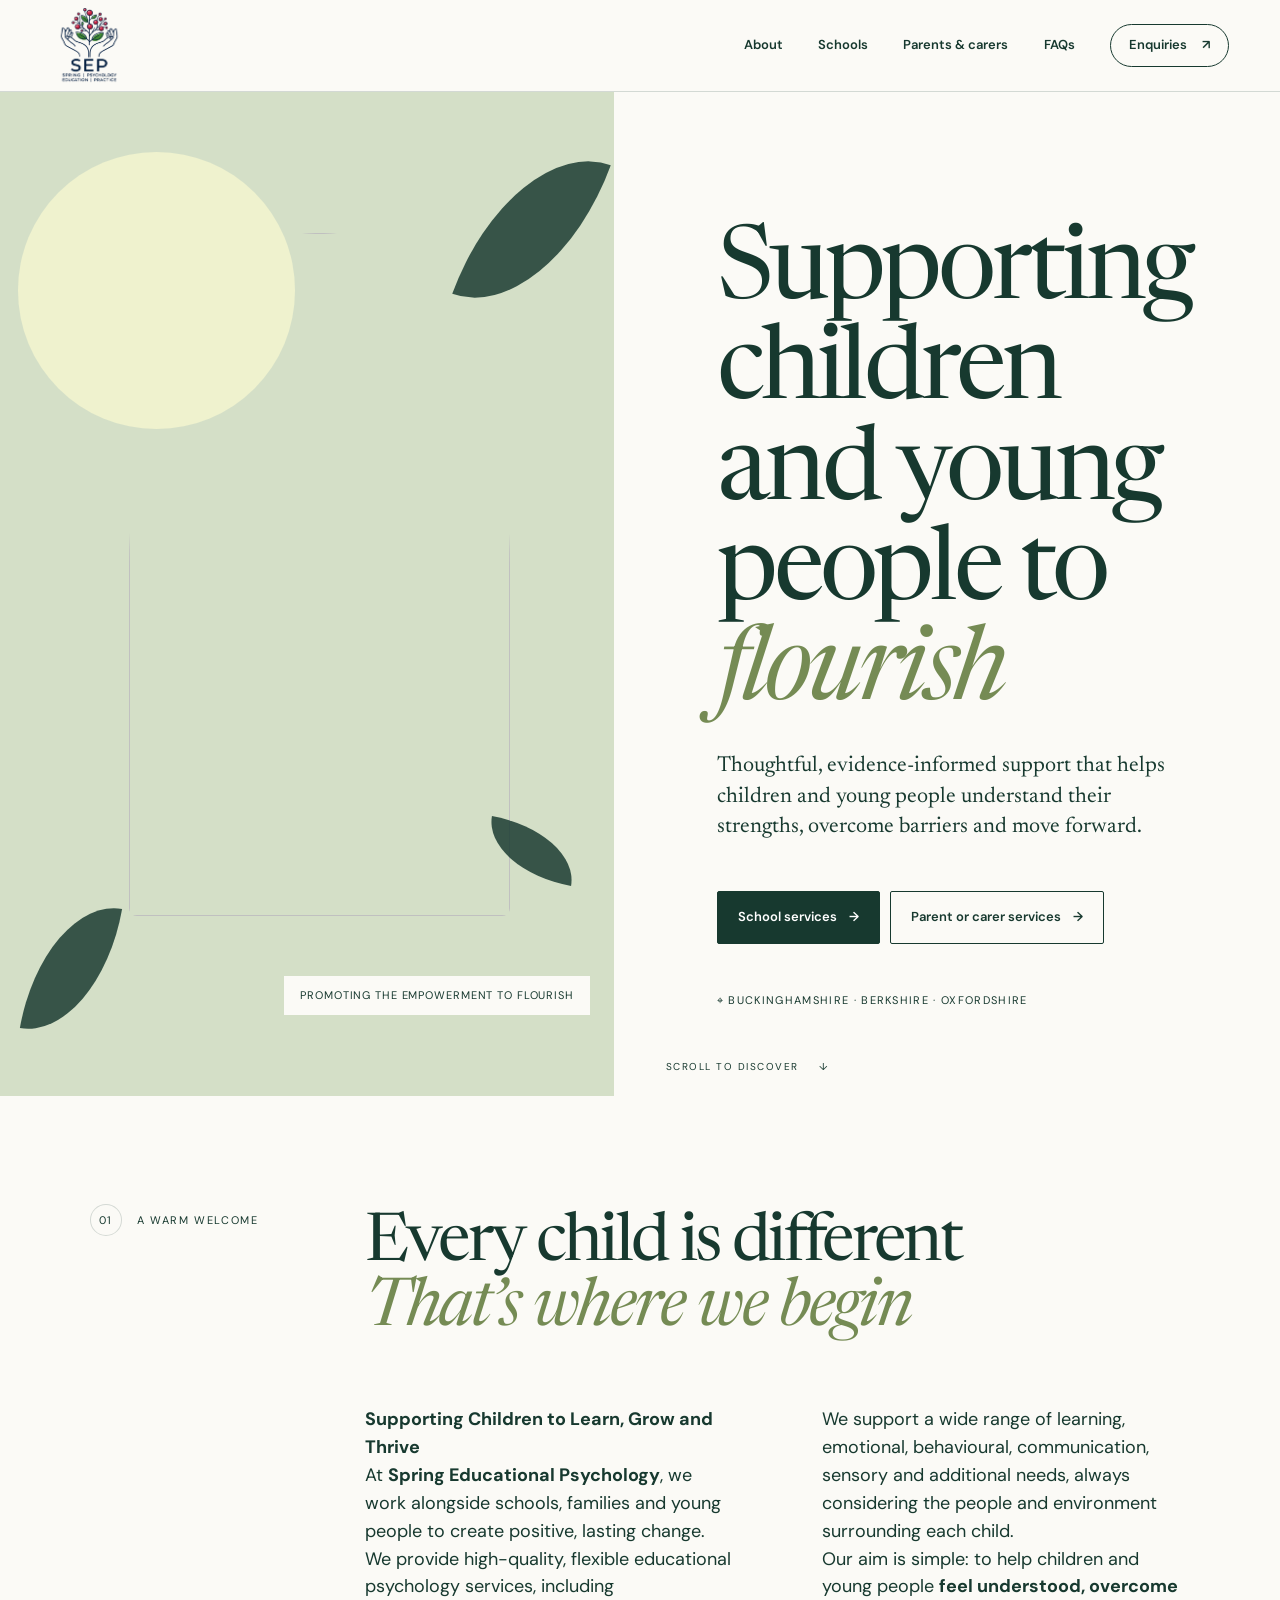
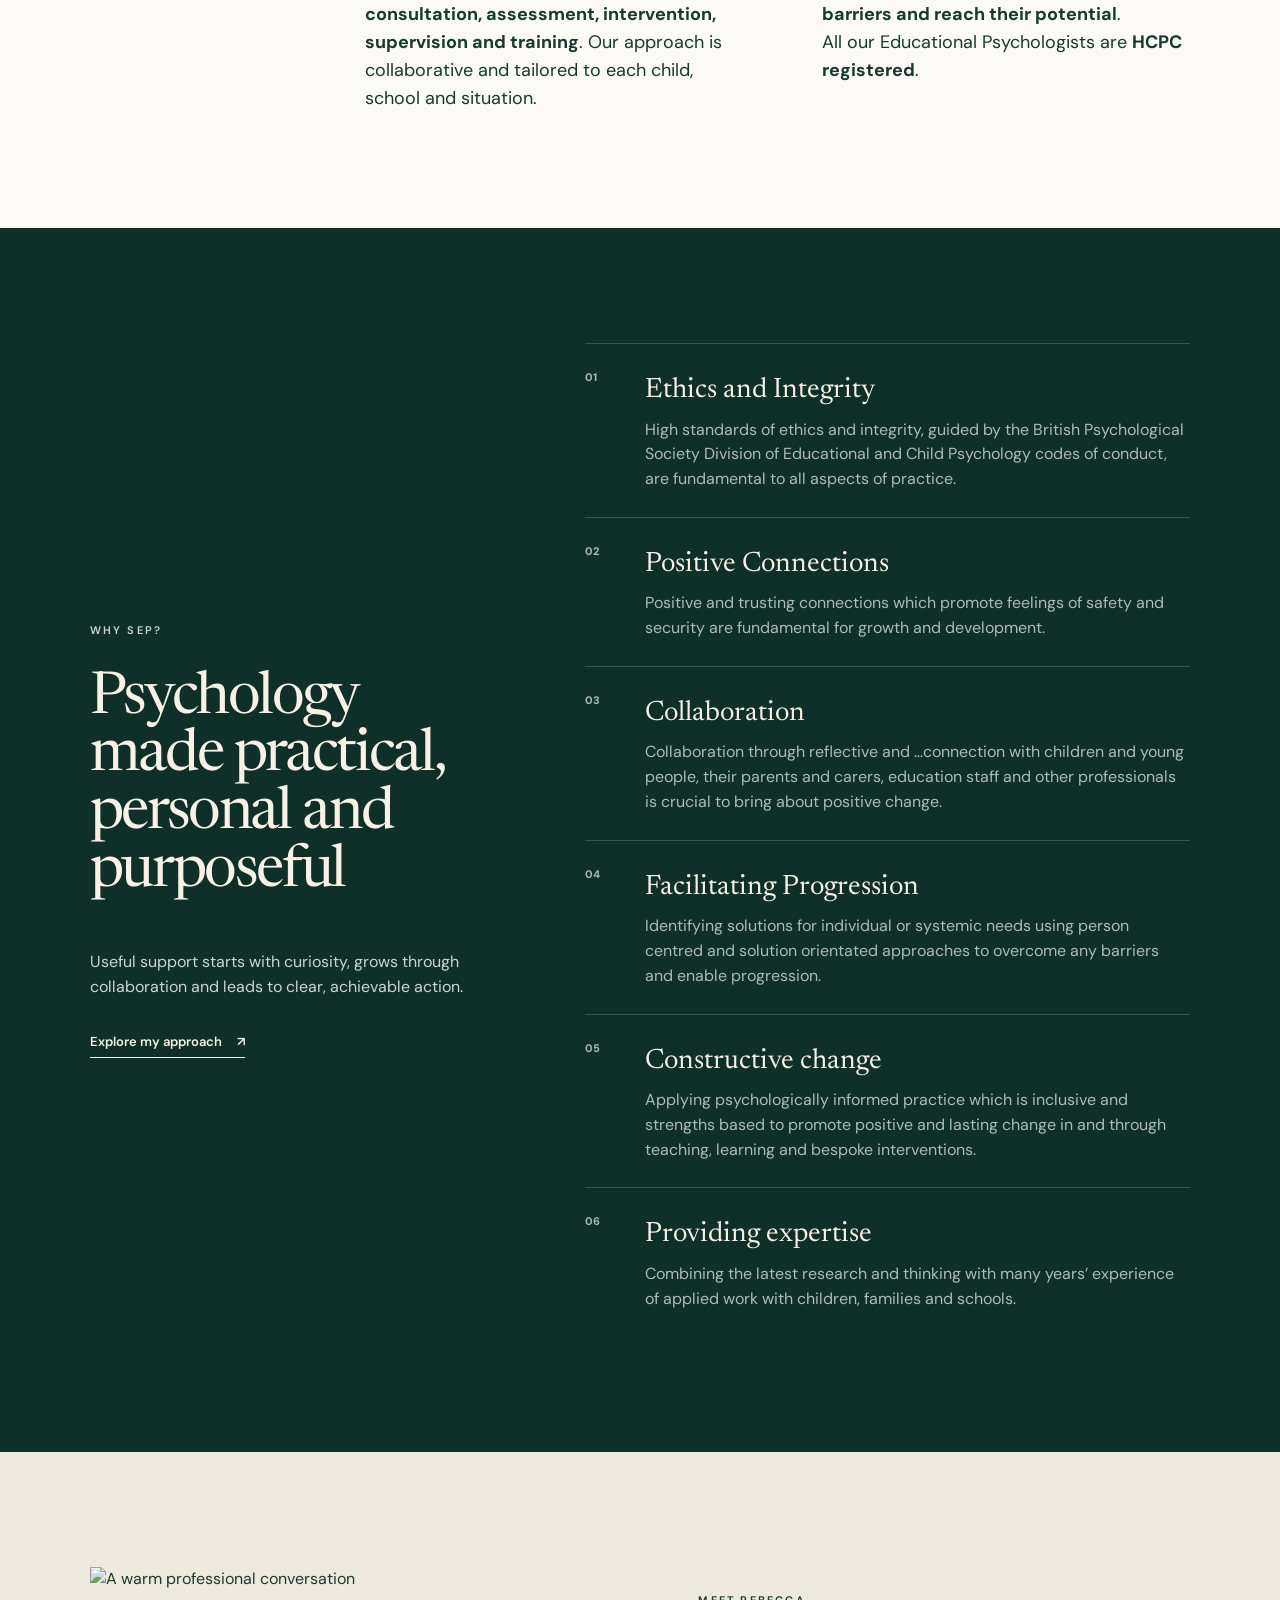
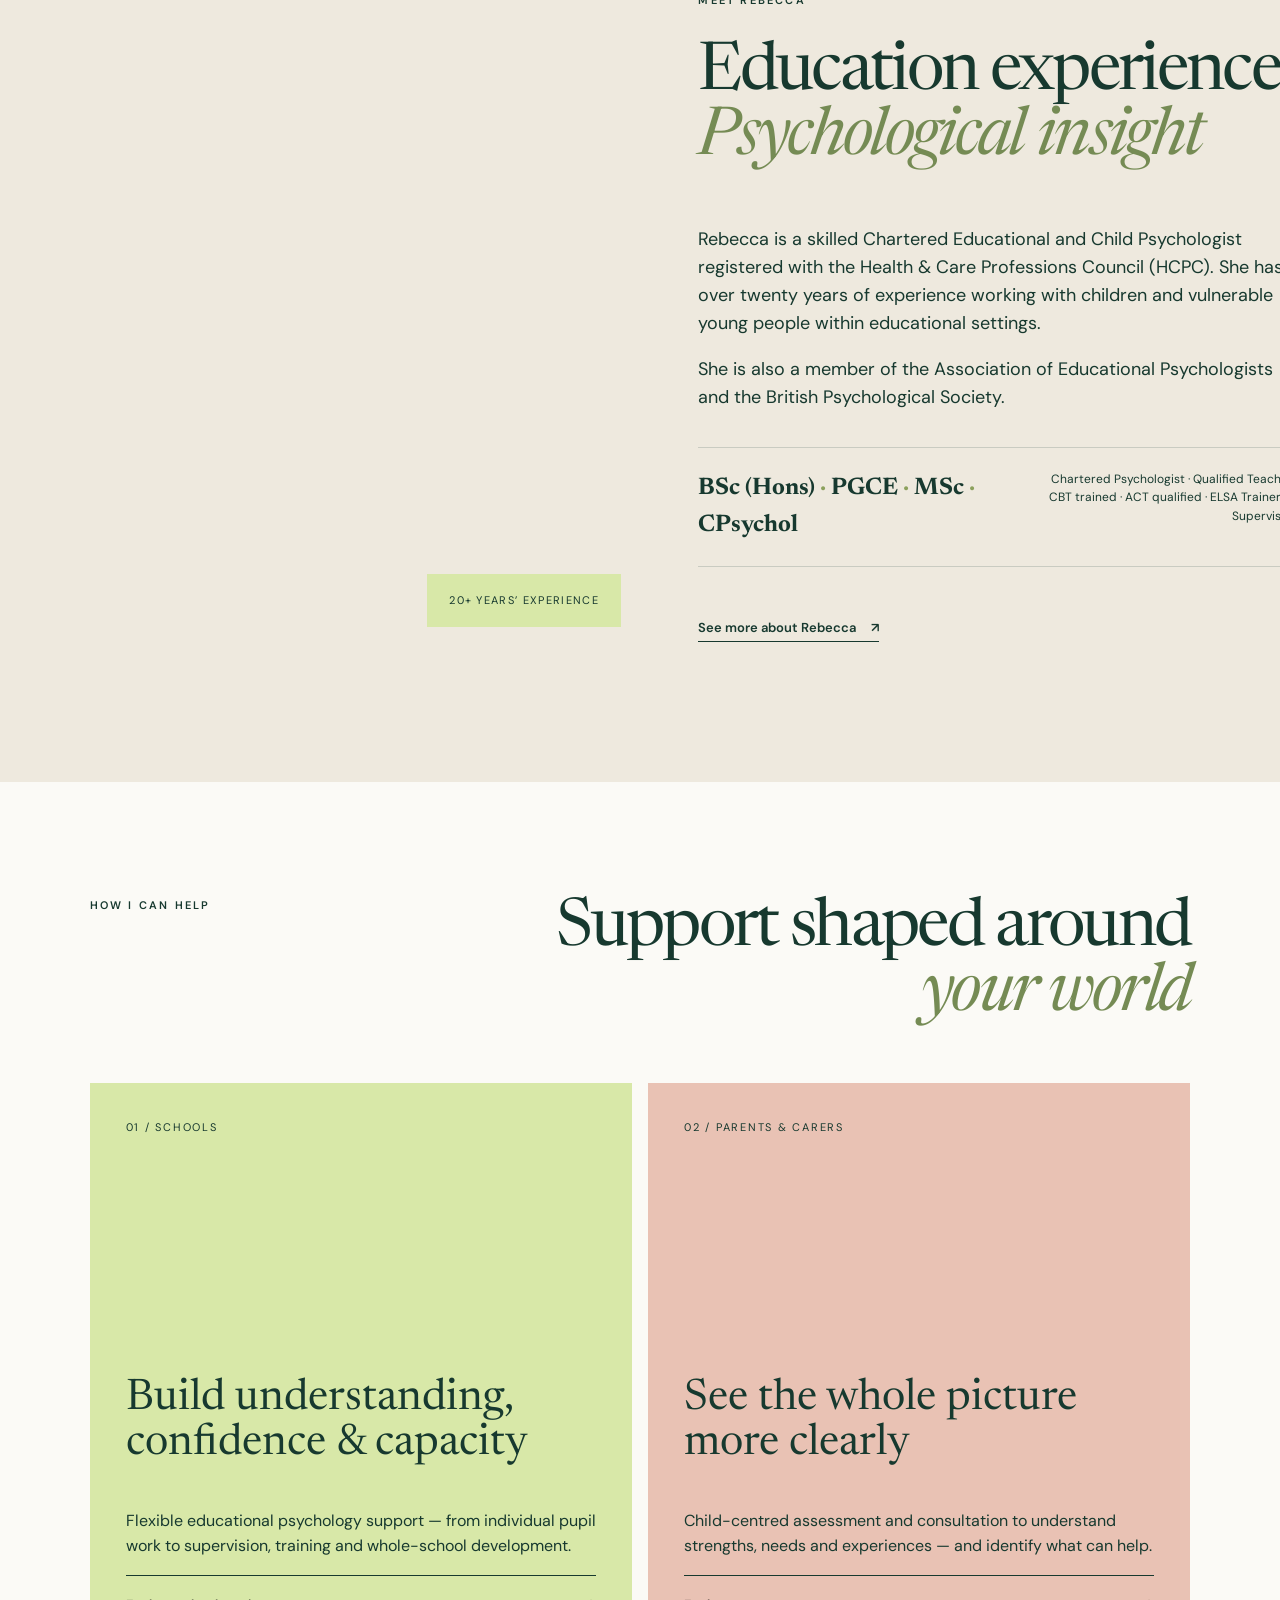
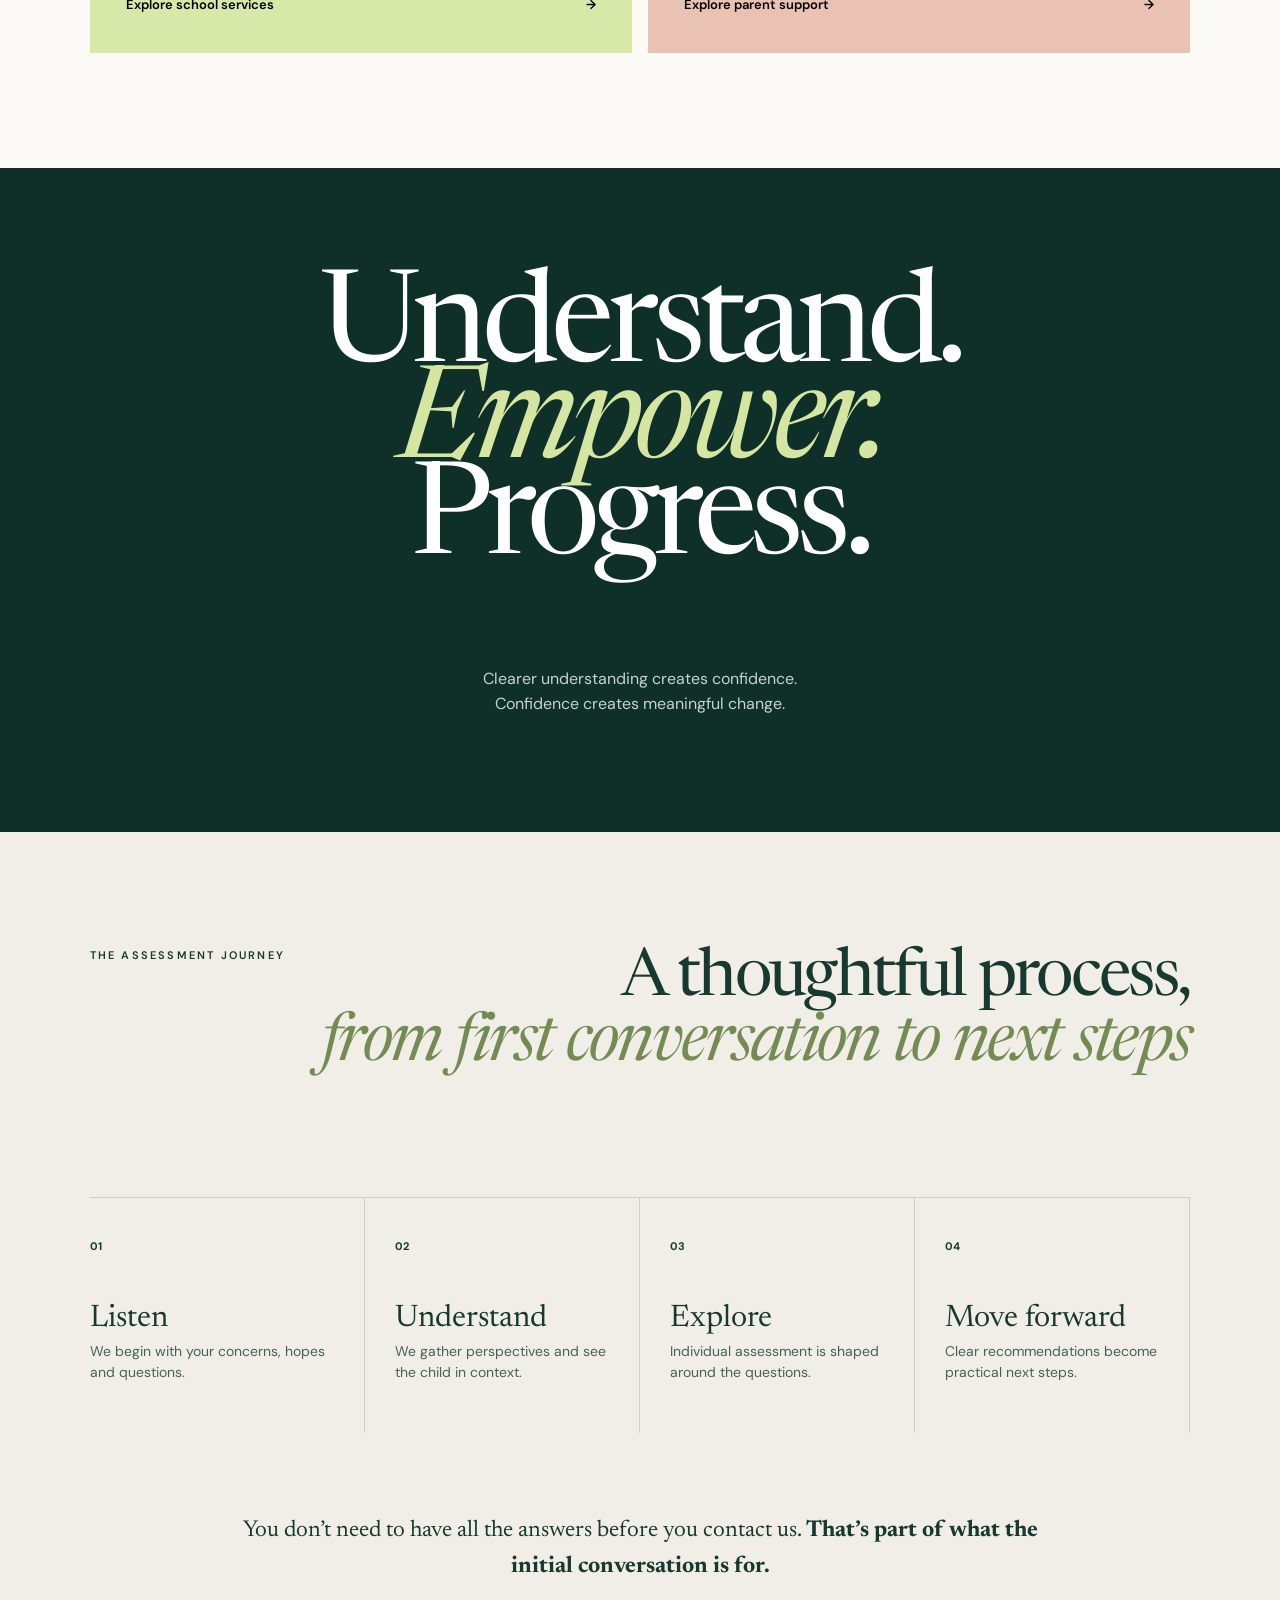
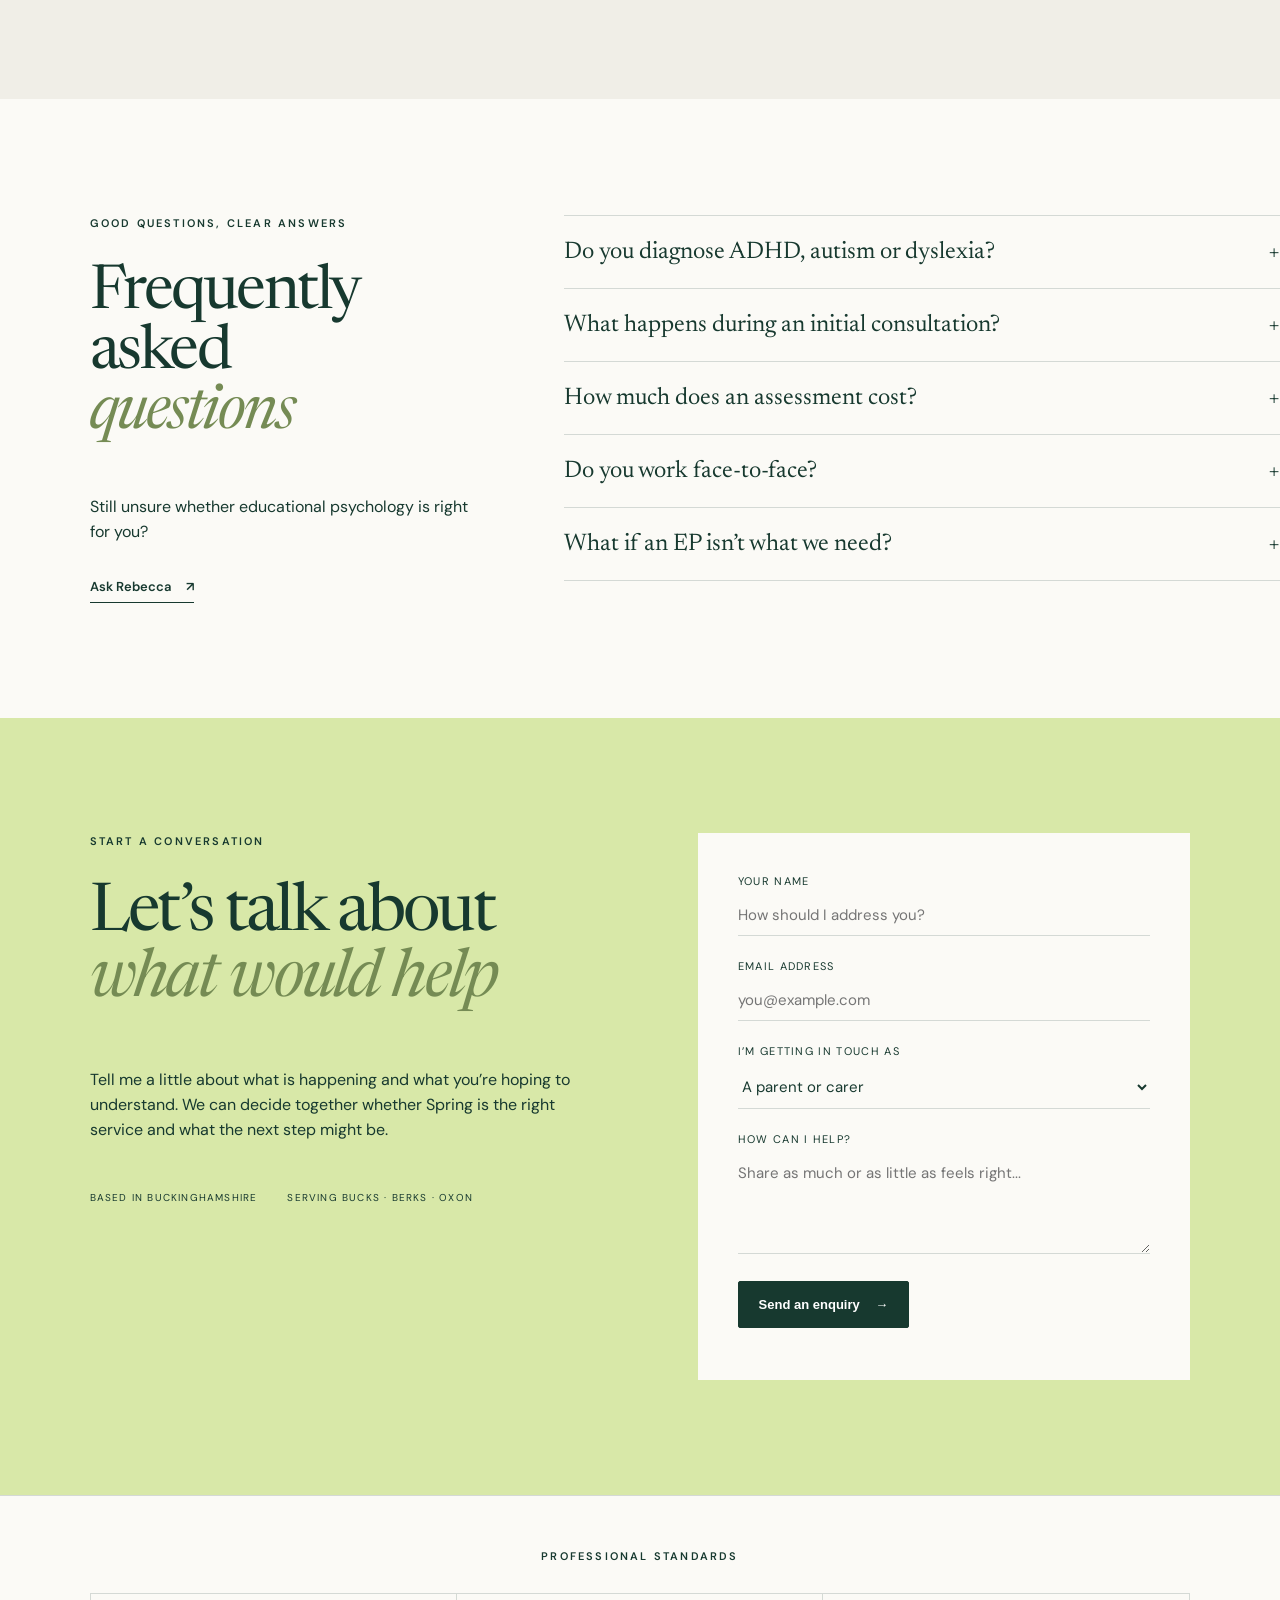
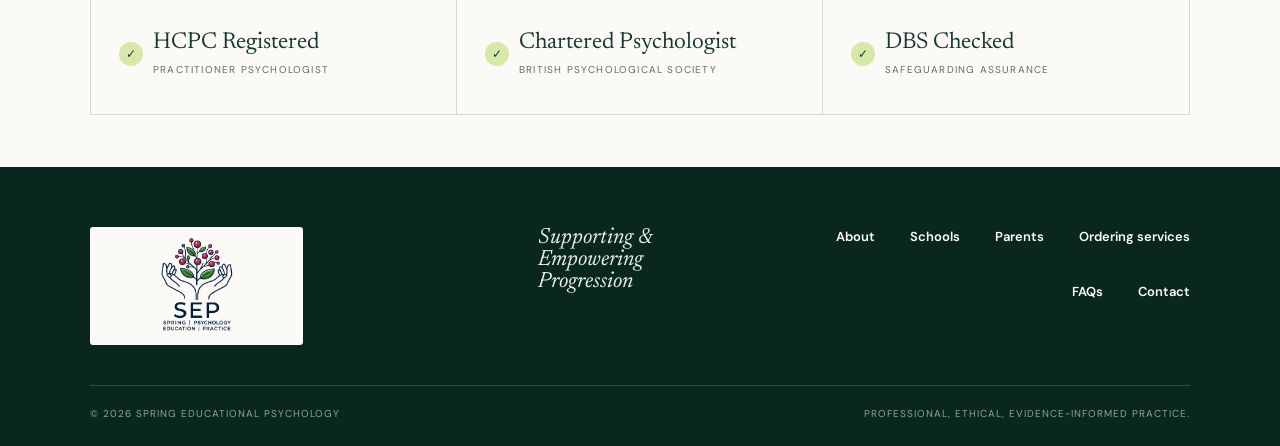
==== commit 0b6e8573: "Add files via upload" ====
--- a/index.html
+++ b/index.html
@@ -4,7 +4,7 @@
   <meta charset="utf-8">
   <meta name="viewport" content="width=device-width, initial-scale=1">
   <meta name="description" content="Thoughtful, evidence-informed educational psychology support across Buckinghamshire, Berkshire and Oxfordshire.">
-  <title>Spring Educational Psychology | Understand. Empower. Progress.</title>
+  <title>Spring Educational Psychology | Understand. Empower. Progress</title>
   <link rel="preconnect" href="https://fonts.googleapis.com">
   <link rel="preconnect" href="https://fonts.gstatic.com" crossorigin>
   <link href="https://fonts.googleapis.com/css2?family=DM+Sans:wght@400;500;600&family=Newsreader:opsz,wght@6..72,400;6..72,500&display=swap" rel="stylesheet">
@@ -14,13 +14,12 @@
   <a class="skip" href="#main">Skip to content</a>
   <header class="site-header">
     <a class="brand" href="#home" aria-label="Spring Educational Psychology home">
-      <span class="brand-mark" aria-hidden="true"><i></i><i></i><i></i></span>
-      <span><strong>Spring</strong><small>Educational Psychology</small></span>
+      <img class="brand-logo" src="assets/spring-educational-psychology-logo.png" alt="SEP — Spring Psychology Education Practice">
     </a>
     <button class="menu-button" aria-expanded="false" aria-controls="site-nav"><span></span><span></span></button>
     <nav id="site-nav" aria-label="Main navigation">
       <a href="#about">About</a><a href="#schools">Schools</a><a href="#parents">Parents &amp; carers</a><a href="#faq">FAQs</a>
-      <a class="nav-cta" href="#contact">Let’s talk <span>↗</span></a>
+      <a class="nav-cta" href="#contact">Enquiries <span>↗</span></a>
     </nav>
   </header>
 
@@ -29,13 +28,13 @@
       <div class="hero-art" aria-hidden="true">
         <div class="sun"></div><div class="leaf leaf-a"></div><div class="leaf leaf-b"></div><div class="leaf leaf-c"></div>
         <div class="photo-frame"><img src="https://images.unsplash.com/photo-1503454537195-1dcabb73ffb9?auto=format&fit=crop&w=1200&q=85" alt=""></div>
-        <p class="image-note"><span>●</span> Growth begins with understanding</p>
+        <p class="image-note"><span></span>Promoting The Empowerment To Flourish</p>
       </div>
       <div class="hero-copy">
-        <p class="eyebrow">Independent educational psychology</p>
-        <h1>Helping young people <em>flourish.</em></h1>
+        <p class="eyebrow"></p>
+        <h1>Supporting children and young people to <em>flourish</em></h1>
         <p class="hero-lead">Thoughtful, evidence-informed support that helps children and young people understand their strengths, overcome barriers and move forward.</p>
-        <div class="hero-actions"><a class="button dark" href="#schools">I’m a school <span>→</span></a><a class="button light" href="#parents">I’m a parent or carer <span>→</span></a></div>
+        <div class="hero-actions"><a class="button dark" href="#schools">School services<span>→</span></a><a class="button light" href="#parents">Parent or carer services<span>→</span></a></div>
         <p class="location"><span>⌖</span> Buckinghamshire · Berkshire · Oxfordshire</p>
       </div>
       <div class="scroll-note">Scroll to discover <span>↓</span></div>
@@ -44,18 +43,31 @@
     <section class="intro section" id="about">
       <div class="section-label"><span>01</span> A warm welcome</div>
       <div class="intro-copy">
-        <h2>Every child is different.<br><em>That’s where we begin.</em></h2>
-        <div class="columns"><p>I’m <strong>Rebecca Askew, Consultant Educational Psychologist</strong>. I work with children, families, schools and professionals to better understand learning, development and wellbeing.</p><p>Rather than beginning with a label, I take time to understand the whole picture — strengths, experiences, relationships, environment and the factors helping or hindering progress.</p></div>
+        <h2>Every child is different<br><em>That’s where we begin</em></h2>
+        <div class="columns">
+          <div>
+            <p><strong>Supporting Children to Learn, Grow and Thrive</strong></p>
+            <p>At <strong>Spring Educational Psychology</strong>, we work alongside schools, families and young people to create positive, lasting change.</p>
+            <p>We provide high-quality, flexible educational psychology services, including <strong>consultation, assessment, intervention, supervision and training</strong>. Our approach is collaborative and tailored to each child, school and situation.</p>
+          </div>
+          <div>
+            <p>We support a wide range of learning, emotional, behavioural, communication, sensory and additional needs, always considering the people and environment surrounding each child.</p>
+            <p>Our aim is simple: to help children and young people <strong>feel understood, overcome barriers and reach their potential</strong>.</p>
+            <p>All our Educational Psychologists are <strong>HCPC registered</strong>.</p>
+          </div>
+        </div>
       </div>
     </section>
 
     <section class="principles section">
-      <div class="principle-feature"><p class="eyebrow">Why Spring?</p><h2>Psychology made practical, personal and purposeful.</h2><p>Useful support starts with curiosity, grows through collaboration and leads to clear, achievable action.</p><a class="text-link" href="#approach">Explore my approach <span>↗</span></a></div>
+      <div class="principle-feature"><p class="eyebrow">Why SEP?</p><h2>Psychology made practical, personal and purposeful</h2><p>Useful support starts with curiosity, grows through collaboration and leads to clear, achievable action.</p><a class="text-link" href="#approach">Explore my approach <span>↗</span></a></div>
       <div class="principle-list">
-        <article><b>01</b><div><h3>Understanding the whole child</h3><p>Looking beyond a single difficulty to understand the child within their relationships and environment.</p></div></article>
-        <article><b>02</b><div><h3>Evidence-informed practice</h3><p>Bringing together psychological research, professional experience and the knowledge of those closest to the child.</p></div></article>
-        <article><b>03</b><div><h3>Practical and collaborative</h3><p>Turning shared understanding into realistic strategies that can make a lasting difference.</p></div></article>
-        <article><b>04</b><div><h3>Strengths and possibilities</h3><p>Recognising that difficulties never define a child, and building from what is already strong.</p></div></article>
+        <article><b>01</b><div><h3>Ethics and Integrity</h3><p>High standards of ethics and integrity, guided by the British Psychological Society Division of Educational and Child Psychology codes of conduct, are fundamental to all aspects of practice.</p></div></article>
+        <article><b>02</b><div><h3>Positive Connections</h3><p>Positive and trusting connections which promote feelings of safety and security are fundamental for growth and development.</p></div></article>
+        <article><b>03</b><div><h3>Collaboration</h3><p>Collaboration through reflective and …connection with children and young people, their parents and carers, education staff and other professionals is crucial to bring about positive change.</p></div></article>
+        <article><b>04</b><div><h3>Facilitating Progression</h3><p>Identifying solutions for individual or systemic needs using person centred and solution orientated approaches to overcome any barriers and enable progression.</p></div></article>
+        <article><b>05</b><div><h3>Constructive change</h3><p>Applying psychologically informed practice which is inclusive and strengths based to promote positive and lasting change in and through teaching, learning and bespoke interventions.</p></div></article>
+        <article><b>06</b><div><h3>Providing expertise</h3><p>Combining the latest research and thinking with many years’ experience of applied work with children, families and schools.</p></div></article>
       </div>
     </section>
 
@@ -64,17 +76,17 @@
         <img src="https://images.unsplash.com/photo-1551836022-d5d88e9218df?auto=format&fit=crop&w=1000&q=85" alt="A warm professional conversation">
         <span class="portrait-tag">20+ years’ experience</span>
       </div>
-      <div class="meet-copy"><p class="eyebrow">Meet Rebecca</p><h2>Education experience.<br><em>Psychological insight.</em></h2><p>Rebecca is a Consultant Educational Psychologist and HCPC Registered Practitioner Psychologist. Before training as an EP, she worked as a primary teacher and Special Educational Needs Co-ordinator.</p><p>Her background combines teaching, special educational needs and psychological practice — giving her a grounded understanding of children, families and the education system.</p>
-        <div class="credentials"><strong>BSc <i>·</i> PGCE <i>·</i> MSc <i>·</i> CPsychol</strong><span>Chartered Psychologist · Qualified Teacher<br>CBT trained · ACT qualified · ELSA Supervisor</span></div>
-        <a class="text-link" href="#contact">Work with Rebecca <span>↗</span></a>
+      <div class="meet-copy"><p class="eyebrow">Meet Rebecca</p><h2>Education experience<br><em>Psychological insight</em></h2><p>Rebecca is a skilled Chartered Educational and Child Psychologist registered with the Health &amp; Care Professions Council (HCPC). She has over twenty years of experience working with children and vulnerable young people within educational settings.</p><p>She is also a member of the Association of Educational Psychologists and the British Psychological Society.</p>
+        <div class="credentials"><strong>BSc (Hons) <i>·</i> PGCE <i>·</i> MSc <i>·</i> CPsychol</strong><span>Chartered Psychologist · Qualified Teacher<br>CBT trained · ACT qualified · ELSA Trainer &amp; Supervisor</span></div>
+        <button class="text-link biography-link" type="button" data-dialog="biography-dialog">See more about Rebecca <span>↗</span></button>
       </div>
     </section>
 
     <section class="audiences section">
-      <div class="audience-heading"><p class="eyebrow">How I can help</p><h2>Support shaped around <em>your world.</em></h2></div>
+      <div class="audience-heading"><p class="eyebrow">How I can help</p><h2>Support shaped around <em>your world</em></h2></div>
       <div class="audience-grid">
-        <article class="audience-card school-card" id="schools"><div class="card-number">01 / Schools</div><div><h3>Build understanding,<br>confidence &amp; capacity.</h3><p>Flexible educational psychology support — from individual pupil work to supervision, training and whole-school development.</p><button class="card-link" data-dialog="school-dialog">Explore school services <span>→</span></button></div></article>
-        <article class="audience-card parent-card" id="parents"><div class="card-number">02 / Parents &amp; carers</div><div><h3>See the whole picture<br>more clearly.</h3><p>Child-centred assessment and consultation to understand strengths, needs and experiences — and identify what can help.</p><button class="card-link" data-dialog="parent-dialog">Explore parent support <span>→</span></button></div></article>
+        <article class="audience-card school-card" id="schools"><div class="card-number">01 / Schools</div><div><h3>Build understanding,<br>confidence &amp; capacity</h3><p>Flexible educational psychology support — from individual pupil work to supervision, training and whole-school development.</p><button class="card-link" data-dialog="school-dialog">Explore school services <span>→</span></button></div></article>
+        <article class="audience-card parent-card" id="parents"><div class="card-number">02 / Parents &amp; carers</div><div><h3>See the whole picture<br>more clearly</h3><p>Child-centred assessment and consultation to understand strengths, needs and experiences — and identify what can help.</p><button class="card-link" data-dialog="parent-dialog">Explore parent support <span>→</span></button></div></article>
       </div>
     </section>
 
@@ -84,7 +96,7 @@
     </section>
 
     <section class="process section">
-      <div class="process-heading"><p class="eyebrow">The assessment journey</p><h2>A thoughtful process,<br><em>from first conversation to next steps.</em></h2></div>
+      <div class="process-heading"><p class="eyebrow">The assessment journey</p><h2>A thoughtful process,<br><em>from first conversation to next steps</em></h2></div>
       <div class="steps">
         <article><b>01</b><h3>Listen</h3><p>We begin with your concerns, hopes and questions.</p></article><article><b>02</b><h3>Understand</h3><p>We gather perspectives and see the child in context.</p></article><article><b>03</b><h3>Explore</h3><p>Individual assessment is shaped around the questions.</p></article><article><b>04</b><h3>Move forward</h3><p>Clear recommendations become practical next steps.</p></article>
       </div>
@@ -92,7 +104,7 @@
     </section>
 
     <section class="faq section" id="faq">
-      <div><p class="eyebrow">Good questions, clear answers</p><h2>Frequently asked<br><em>questions.</em></h2><p>Still unsure whether educational psychology is right for you?</p><a class="text-link" href="#contact">Ask Rebecca <span>↗</span></a></div>
+      <div><p class="eyebrow">Good questions, clear answers</p><h2>Frequently asked<br><em>questions</em></h2><p>Still unsure whether educational psychology is right for you?</p><a class="text-link" href="#contact">Ask Rebecca <span>↗</span></a></div>
       <div class="accordion">
         <details><summary>Do you diagnose ADHD, autism or dyslexia?<span>+</span></summary><p>Spring does not typically provide formal diagnosis. The focus is on understanding strengths and needs, exploring possible explanations and identifying useful support.</p></details>
         <details><summary>What happens during an initial consultation?<span>+</span></summary><p>We discuss strengths, concerns and what you hope involvement will achieve, then agree the scope, costs and appropriate next steps.</p></details>
@@ -103,15 +115,25 @@
     </section>
 
     <section class="contact section" id="contact">
-      <div class="contact-copy"><p class="eyebrow">Start a conversation</p><h2>Let’s talk about<br><em>what would help.</em></h2><p>Tell me a little about what is happening and what you’re hoping to understand. We can decide together whether Spring is the right service and what the next step might be.</p><div class="contact-meta"><span>Based in Buckinghamshire</span><span>Serving Bucks · Berks · Oxon</span></div></div>
+      <div class="contact-copy"><p class="eyebrow">Start a conversation</p><h2>Let’s talk about<br><em>what would help</em></h2><p>Tell me a little about what is happening and what you’re hoping to understand. We can decide together whether Spring is the right service and what the next step might be.</p><div class="contact-meta"><span>Based in Buckinghamshire</span><span>Serving Bucks · Berks · Oxon</span></div></div>
       <form id="contact-form"><label>Your name<input name="name" autocomplete="name" required placeholder="How should I address you?"></label><label>Email address<input type="email" name="email" autocomplete="email" required placeholder="you@example.com"></label><label>I’m getting in touch as<select name="type"><option>A parent or carer</option><option>A school or professional</option><option>Another organisation</option></select></label><label>How can I help?<textarea name="message" rows="4" required placeholder="Share as much or as little as feels right..."></textarea></label><button class="button dark" type="submit">Send an enquiry <span>→</span></button><p class="form-status" role="status"></p></form>
     </section>
   </main>
 
-  <footer><a class="brand footer-brand" href="#home"><span class="brand-mark"><i></i><i></i><i></i></span><span><strong>Spring</strong><small>Educational Psychology</small></span></a><p>Supporting &amp; Empowering Progression</p><nav><a href="#about">About</a><a href="#schools">Schools</a><a href="#parents">Parents</a><a href="#faq">FAQs</a><a href="#contact">Contact</a></nav><div class="legal"><span>© <span id="year"></span> Spring Educational Psychology</span><span>Professional, ethical, evidence-informed practice.</span></div></footer>
+  <section class="professional-standards" aria-labelledby="professional-standards-title">
+    <p class="eyebrow" id="professional-standards-title">Professional standards</p>
+    <div class="professional-labels">
+      <div class="professional-label"><span aria-hidden="true">✓</span><strong>HCPC Registered</strong><small>Practitioner Psychologist</small></div>
+      <div class="professional-label"><span aria-hidden="true">✓</span><strong>Chartered Psychologist</strong><small>British Psychological Society</small></div>
+      <div class="professional-label"><span aria-hidden="true">✓</span><strong>DBS Checked</strong><small>Safeguarding assurance</small></div>
+    </div>
+  </section>
 
-  <dialog id="school-dialog"><button class="dialog-close" aria-label="Close">×</button><p class="eyebrow">For schools</p><h2>Educational psychology that turns insight into action.</h2><p>Work can support an individual child or strengthen the adults and systems around them.</p><div class="dialog-grid"><article><h3>Individual pupil work</h3><p>Consultation, observation, assessment, formulation, reporting and planning.</p></article><article><h3>Consultation &amp; supervision</h3><p>Reflective thinking space for teachers, SENCOs and leadership teams.</p></article><article><h3>Interventions</h3><p>EBSA, emotional regulation, resilience, CBT and ACT-informed approaches.</p></article><article><h3>Training</h3><p>Tailored, practical sessions connecting psychology with everyday practice.</p></article></div><div class="package"><span>Flexible packages</span><strong>5 · 10 · 20 days</strong><small>£700 per day · no added travel or materials charge</small></div><a class="button dark" href="#contact">Book an initial conversation →</a></dialog>
-  <dialog id="parent-dialog"><button class="dialog-close" aria-label="Close">×</button><p class="eyebrow">For parents &amp; carers</p><h2>Understanding your child is the first step towards supporting them.</h2><p>An assessment is about your whole child — not simply producing a score or label.</p><ol class="dialog-steps"><li><b>1</b> Initial conversation</li><li><b>2</b> Parent and school consultation</li><li><b>3</b> Observation, where helpful</li><li><b>4</b> Individual assessment</li><li><b>5</b> Written report</li><li><b>6</b> Feedback and planning</li></ol><div class="reassurance"><strong>Good to know</strong><p>There is no one-size-fits-all package. The work and quotation are shaped around your questions, so you only pay for what is appropriate.</p></div><a class="button dark" href="#contact">Request an initial consultation →</a></dialog>
+  <footer><a class="brand footer-brand" href="#home" aria-label="SEP home"><img class="brand-logo" src="assets/spring-educational-psychology-logo.png" alt="SEP — Spring Psychology Education Practice"></a><p>Supporting &amp; Empowering Progression</p><nav><a href="#about">About</a><a href="#schools">Schools</a><a href="#parents">Parents</a><a href="ordering-services.html">Ordering services</a><a href="faqs.html">FAQs</a><a href="#contact">Contact</a></nav><div class="legal"><span>© <span id="year"></span> Spring Educational Psychology</span><span>Professional, ethical, evidence-informed practice.</span></div></footer>
+
+  <dialog id="school-dialog"><button class="dialog-close" aria-label="Close">×</button><p class="eyebrow">For schools</p><h2>Educational psychology that turns insight into action</h2><p>Work can support an individual child or strengthen the adults and systems around them.</p><div class="dialog-grid"><article><h3>Individual pupil work</h3><p>Consultation, observation, assessment, formulation, reporting and planning.</p></article><article><h3>Consultation &amp; supervision</h3><p>Reflective thinking space for teachers, SENCOs and leadership teams.</p></article><article><h3>Interventions</h3><p>EBSA, emotional regulation, resilience, CBT and ACT-informed approaches.</p></article><article><h3>Training</h3><p>Tailored, practical sessions connecting psychology with everyday practice.</p></article></div><div class="package"><span>Flexible packages</span><strong>5 · 10 · 20 days</strong><small>£700 per day · no added travel or materials charge</small></div><a class="button dark" href="#contact">Book an initial conversation →</a></dialog>
+  <dialog id="parent-dialog"><button class="dialog-close" aria-label="Close">×</button><p class="eyebrow">For parents &amp; carers</p><h2>Understanding your child is the first step towards supporting them</h2><p>An assessment is about your whole child — not simply producing a score or label.</p><ol class="dialog-steps"><li><b>1</b> Initial conversation</li><li><b>2</b> Parent and school consultation</li><li><b>3</b> Observation, where helpful</li><li><b>4</b> Individual assessment</li><li><b>5</b> Written report</li><li><b>6</b> Feedback and planning</li></ol><div class="reassurance"><strong>Good to know</strong><p>There is no one-size-fits-all package. The work and quotation are shaped around your questions, so you only pay for what is appropriate.</p></div><a class="button dark" href="#contact">Request an initial consultation →</a></dialog>
+  <dialog id="biography-dialog" aria-labelledby="biography-title"><button class="dialog-close" aria-label="Close">×</button><p class="eyebrow">Meet Rebecca</p><h2 id="biography-title">Experience, expertise<br><em>&amp; qualifications</em></h2><div class="biography-copy"><p>Rebecca is a skilled Chartered Educational and Child Psychologist registered with the Health &amp; Care Professions Council (HCPC). She has over twenty years of experience working with children and vulnerable young people within educational settings and beyond. Rebecca is also a member of the Association of Educational Psychologists and British Psychological Society.</p><p>Rebecca has worked as an Educational Psychologist and Senior Specialist Educational Psychologist (wellbeing) in Buckinghamshire and the Royal Borough of Windsor and Maidenhead (RBWM) Local Authorities. Alongside continuing her Senior Specialist Educational Psychologist role in RBWM, Rebecca also managed the Wellbeing and Systemic Wellbeing teams, working in collaboration with both Early Help and Social Care Services.</p><p>Before training as an Educational Psychologist, Rebecca was a special educational needs Teaching Assistant, a primary school Teacher and Special Educational Needs Co-ordinator at schools in Hampshire and London.</p><p>Rebecca is particularly adept at utilising systems theory and evidence-based practice to promote wellbeing, as well as promoting attachment-aware and nurture-based approaches. Rebecca is an advocate of person-centred planning processes for young people and organisations, and for the use of consultation and joint problem-solving approaches for professionals.</p><p>Rebecca’s main areas of interest are emotional literacy and emotion coaching, eliciting children’s views, executive functioning, autism and social communication differences, emotionally based school avoidance, consultation and coaching, Personal Construct Psychology, and solution-focused and narrative approaches. In recent years, supporting the understanding of children with complex learning, social and emotional difficulties and mental health needs has featured strongly in her work.</p><h3>Qualifications and professional training</h3><ul class="qualification-list"><li>BSc (Hons) Psychology — Liverpool University</li><li>Post Graduate Certificate in Education (PGCE) — Brighton University</li><li>MSc Educational Psychology — University of East London</li><li>CPsychol Chartered Psychologist — British Psychological Society</li><li>Registered with the Health &amp; Care Professions Council — HCPC No: PYL</li><li>Qualified Teacher Status</li><li>CBT trained</li><li>ACT qualified</li><li>ELSA Trainer and Supervisor</li></ul></div><a class="button dark" href="#contact">Work with Rebecca →</a></dialog>
   <script src="script.js"></script>
 </body>
 </html>
--- a/styles.css
+++ b/styles.css
@@ -2,3 +2,15 @@
 @media(max-width:800px){.site-header{height:74px}.menu-button{display:block;border:0;background:none;width:40px;height:40px}.menu-button span{display:block;height:1px;background:var(--ink);margin:8px}.site-header nav{display:none;position:absolute;top:74px;left:0;right:0;background:var(--paper);padding:25px;flex-direction:column;align-items:stretch}.site-header nav.open{display:flex}.hero{grid-template-columns:1fr}.hero-art{min-height:60vh}.hero-copy{padding:70px 7vw}.hero h1{font-size:clamp(4rem,19vw,7rem)}.scroll-note{display:none}.intro,.principles,.meet,.faq,.contact{grid-template-columns:1fr}.intro{gap:50px}.columns{grid-template-columns:1fr}.principles{gap:60px}.portrait{height:500px}.meet-copy{padding-top:20px}.audience-heading,.process-heading{display:block}.audience-heading h2,.process-heading h2{text-align:left}.audience-grid{grid-template-columns:1fr}.audience-card{min-height:480px}.steps{grid-template-columns:1fr 1fr}.steps article:nth-child(2){border-right:0}.motto div{font-size:20vw}.faq{gap:60px}.contact-meta{flex-direction:column;gap:8px}footer{grid-template-columns:1fr}footer nav{justify-content:flex-start}.legal{grid-column:auto;flex-direction:column;gap:8px}dialog{padding:45px 24px}.dialog-grid{grid-template-columns:1fr}}
 @media(max-width:500px){.section{padding:80px 6vw}.hero-actions .button{width:100%}.photo-frame{width:76%;left:12%}.credentials{flex-direction:column}.credentials span{text-align:left}.steps{grid-template-columns:1fr}.steps article,.steps article+article{border-right:0;padding:25px 0;border-bottom:1px solid var(--line);min-height:0}.steps h3{margin-top:18px}.contact form{padding:25px}.dialog-steps{grid-template-columns:1fr}}
 @media(prefers-reduced-motion:reduce){html{scroll-behavior:auto}*{transition:none!important}}
+
+/* Primary brand artwork */
+.brand-logo{display:block;width:158px;height:78px;object-fit:contain}.site-header .brand-logo{object-position:left center}.footer-brand{width:max-content;background:var(--paper);border-radius:3px;padding:10px 14px}.footer-brand .brand-logo{width:185px;height:98px}@media(max-width:800px){.site-header .brand-logo{width:128px;height:62px}}
+
+/* Professional credentials */
+.professional-standards{padding:52px 7vw;background:var(--paper);border-top:1px solid var(--line)}.professional-standards>.eyebrow{text-align:center;margin-bottom:28px}.professional-labels{display:grid;grid-template-columns:repeat(3,1fr);max-width:1100px;margin:0 auto;border:1px solid var(--line)}.professional-label{min-height:120px;padding:24px 28px;display:grid;grid-template-columns:34px 1fr;align-content:center;border-right:1px solid var(--line)}.professional-label:last-child{border-right:0}.professional-label>span{grid-row:1/3;display:grid;place-items:center;align-self:center;width:24px;height:24px;border-radius:50%;background:var(--lime);font-size:12px}.professional-label strong{font:400 23px "Newsreader";line-height:1.15}.professional-label small{margin-top:5px;color:#587067;font-size:10px;text-transform:uppercase;letter-spacing:.12em}@media(max-width:800px){.professional-labels{grid-template-columns:1fr}.professional-label{border-right:0;border-bottom:1px solid var(--line)}.professional-label:last-child{border-bottom:0}}
+
+/* Rebecca biography */
+.biography-link{border-left:0;border-right:0;border-top:0;background:transparent;padding-left:0;padding-right:0;font-family:inherit;cursor:pointer}.biography-copy{margin:30px 0}.biography-copy h3{font:400 30px "Newsreader";margin:35px 0 15px}.qualification-list{padding:0;margin:0;list-style:none;border-top:1px solid var(--line)}.qualification-list li{padding:12px 0;border-bottom:1px solid var(--line)}
+
+/* Information pages */
+.page-hero{padding:8vw 7vw 6vw;background:var(--deep);color:#fff}.page-hero h1{max-width:1000px;margin-bottom:25px}.page-hero>p:last-child{max-width:700px;color:#cad6d0;font-size:19px}.content-page{max-width:1100px;margin:0 auto;padding:7vw}.content-section{padding:0 0 65px;margin-bottom:65px;border-bottom:1px solid var(--line)}.content-section:last-child{border-bottom:0;margin-bottom:0}.content-section h2{font-size:clamp(2.6rem,4vw,4.5rem)}.content-section h3{font:400 28px "Newsreader";margin:35px 0 10px}.content-section p,.content-section li{max-width:820px}.info-grid{display:grid;grid-template-columns:repeat(2,1fr);gap:1px;background:var(--line);margin:35px 0}.info-card{background:var(--paper);padding:30px}.info-card strong{display:block;font:400 30px "Newsreader"}.info-card span{font-size:13px;color:#587067}.notice{padding:25px;background:var(--lime);margin:30px 0}.faq-page details{padding:28px 0}.faq-page summary{font-size:27px}.back-link{margin-top:35px}@media(max-width:700px){.page-hero{padding:70px 7vw}.content-page{padding:70px 7vw}.info-grid{grid-template-columns:1fr}}
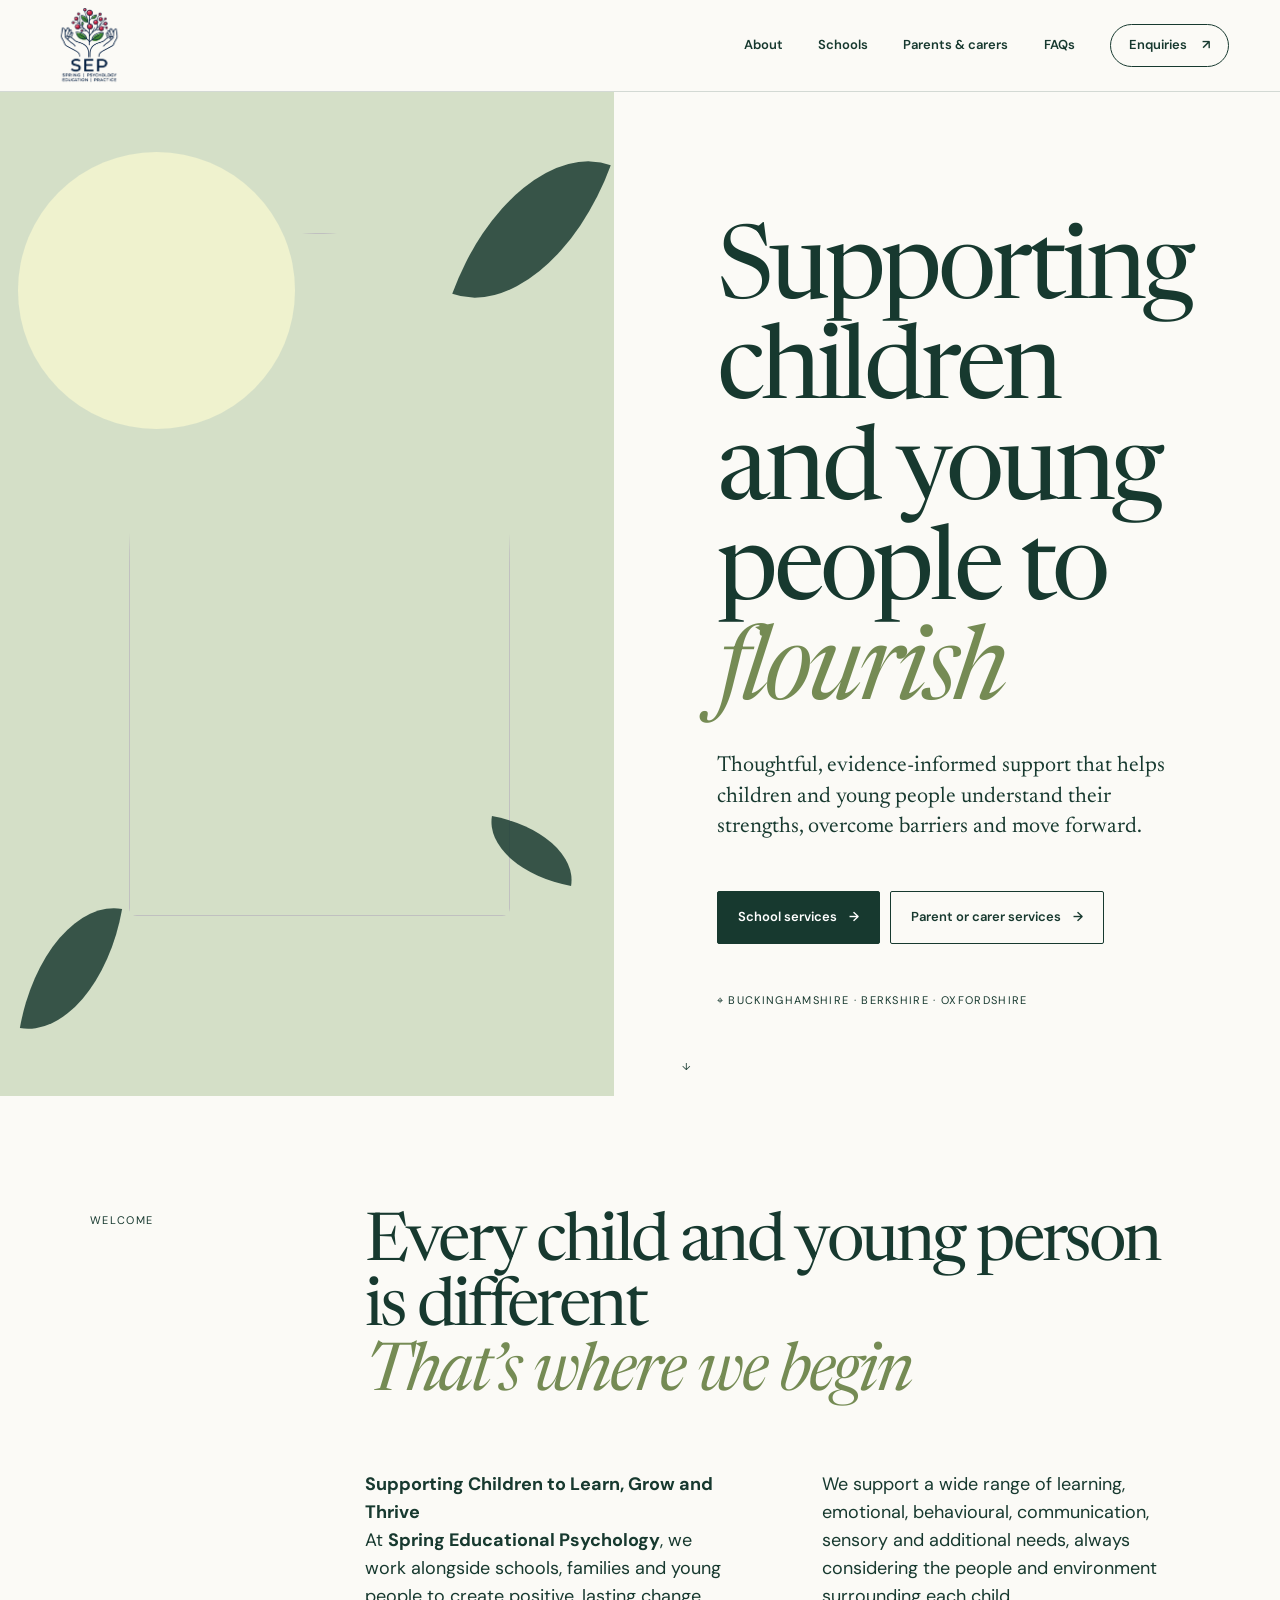
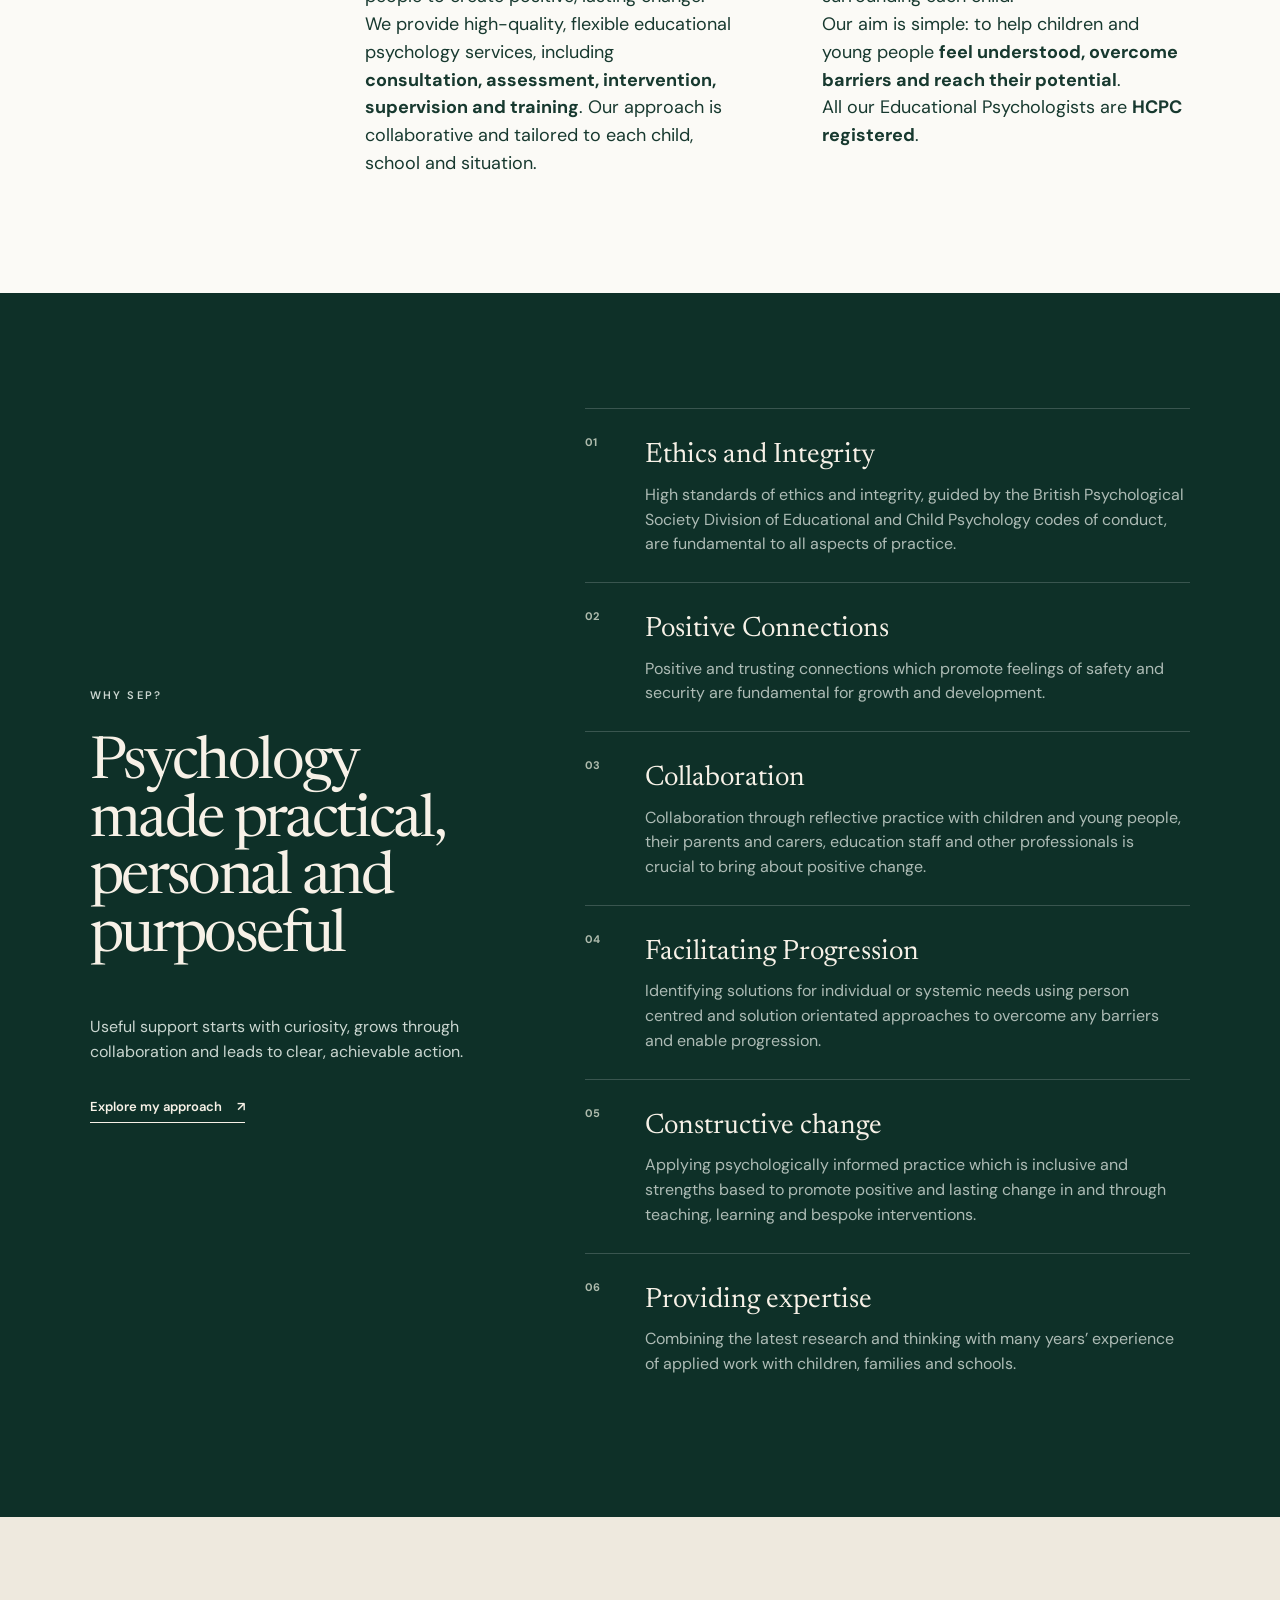
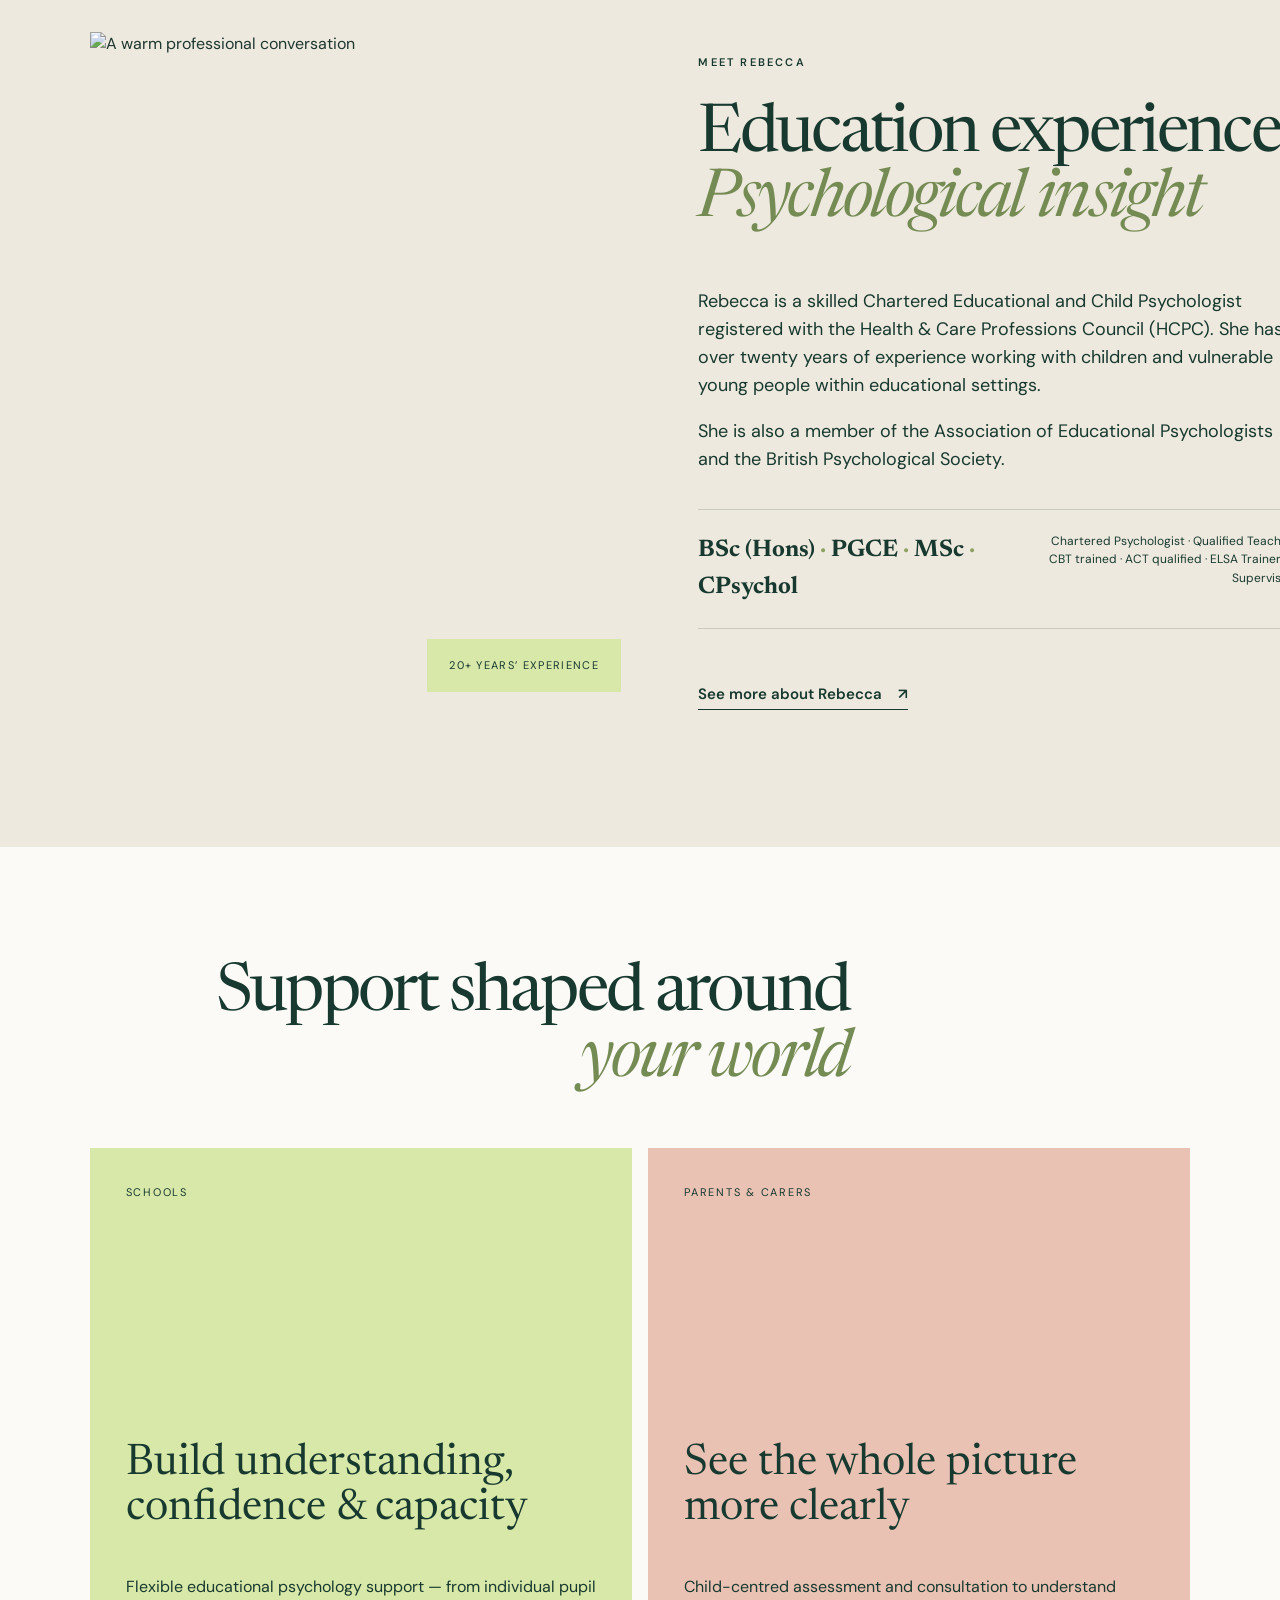
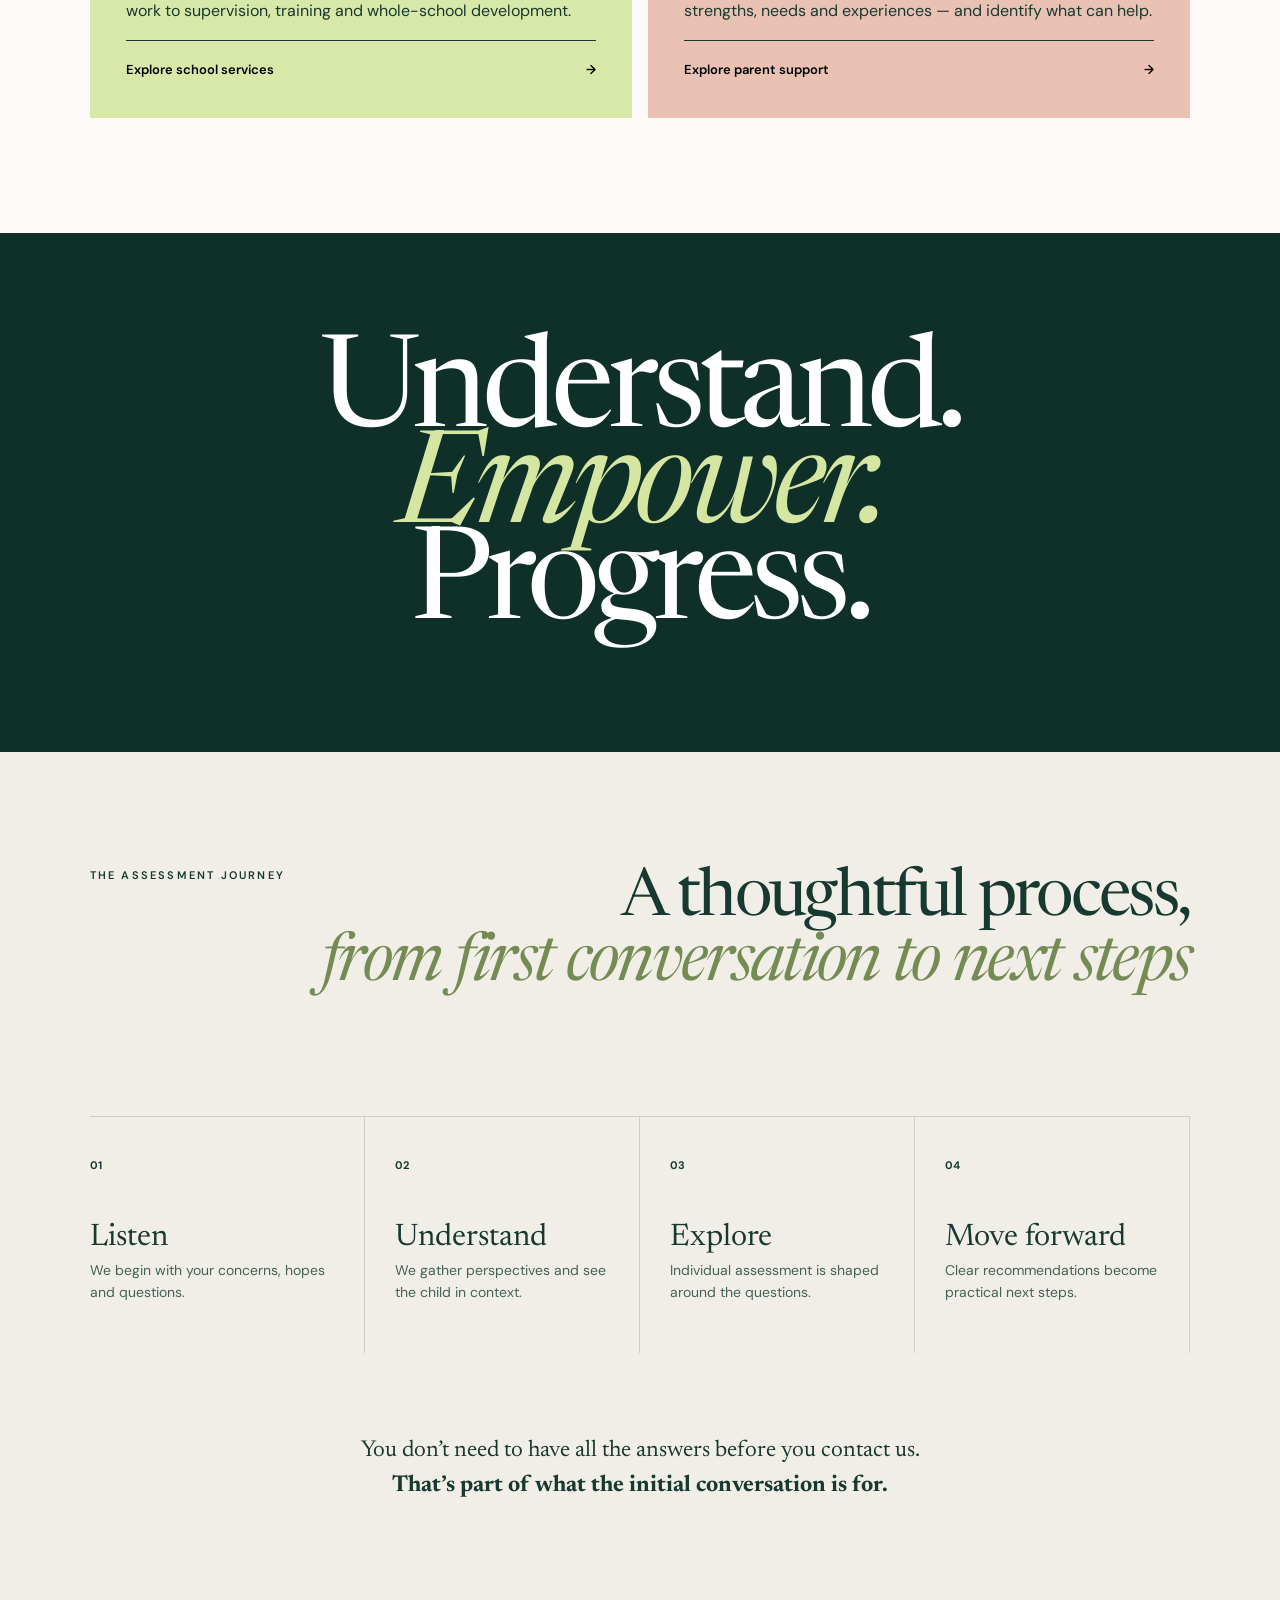
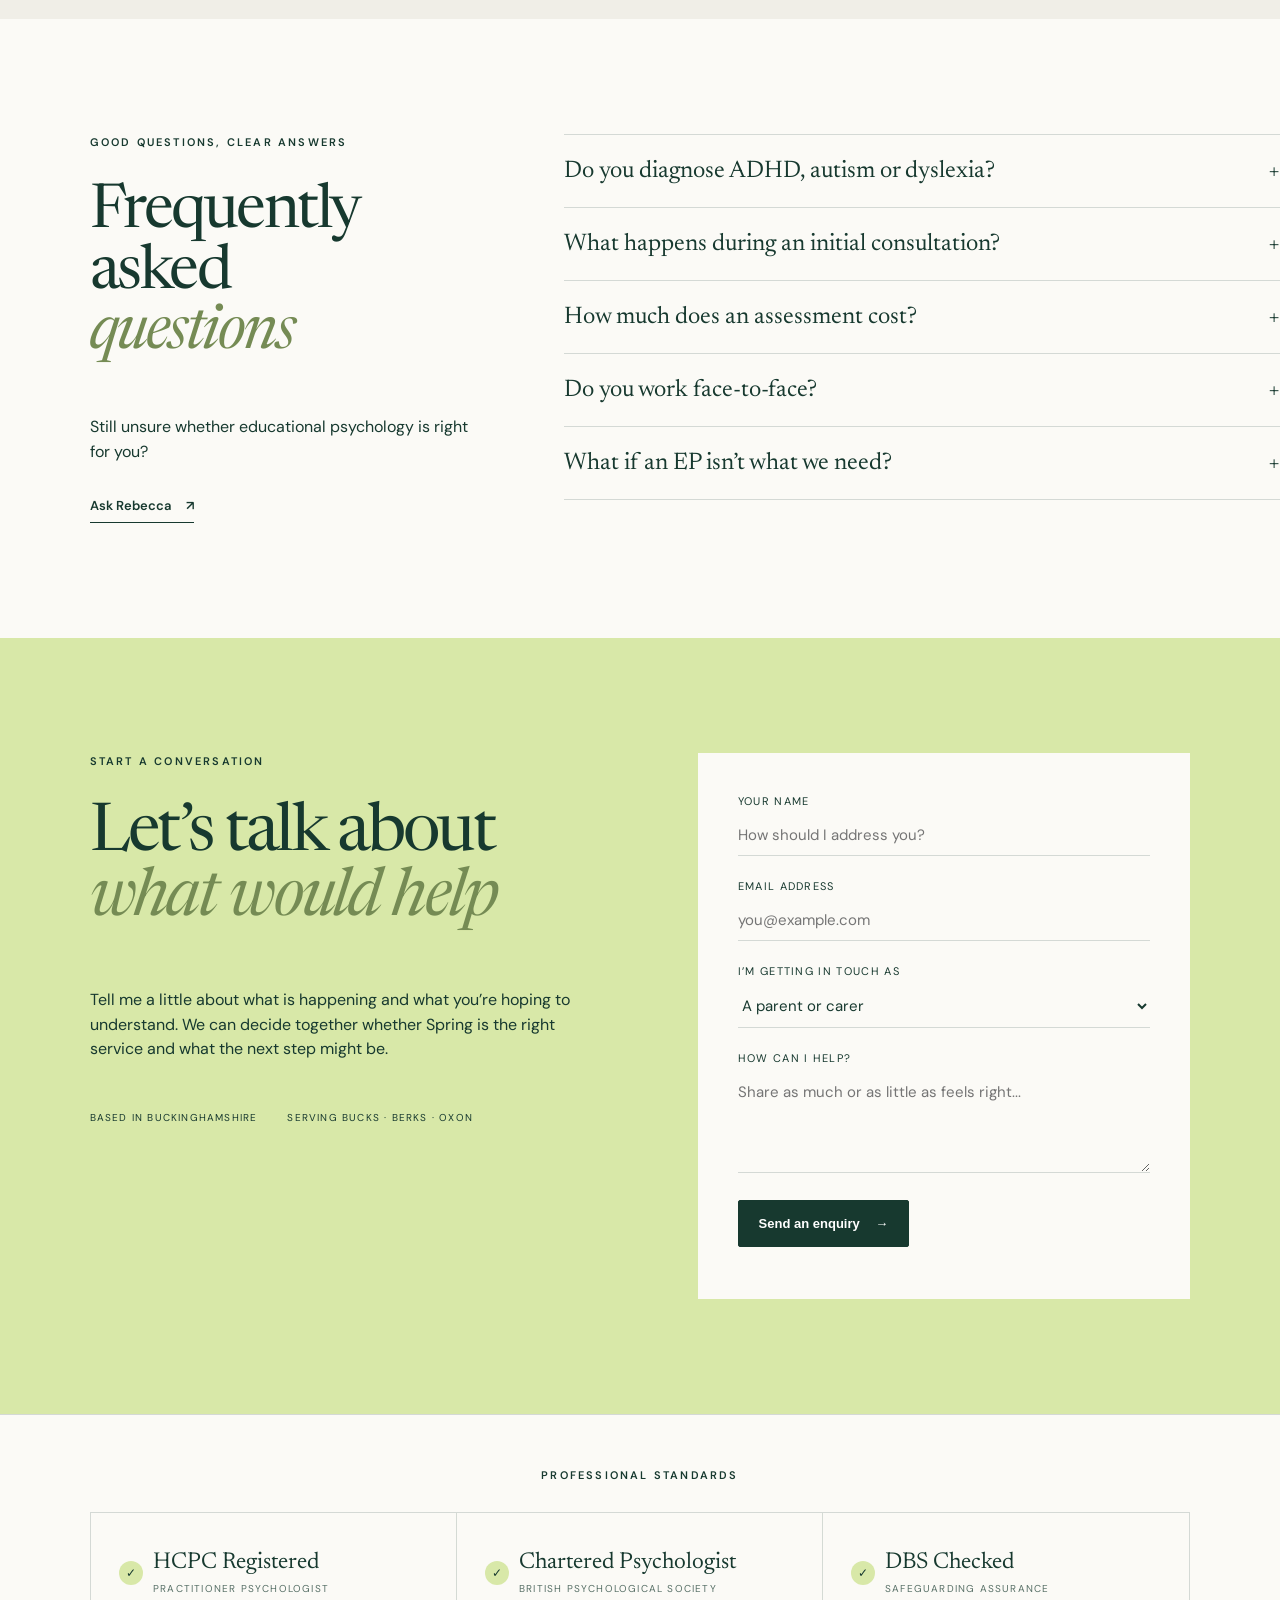
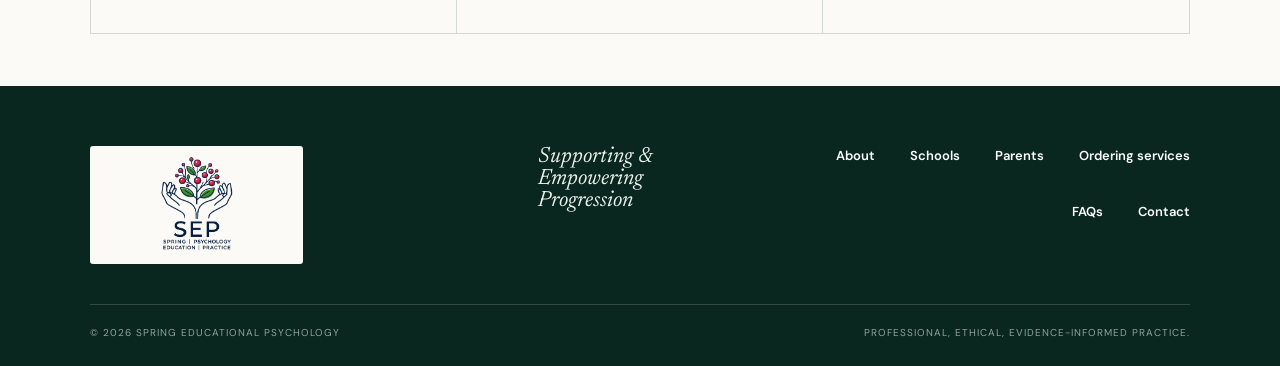
==== commit 847a6d13: "Add files via upload" ====
--- a/index.html
+++ b/index.html
@@ -14,7 +14,7 @@
   <a class="skip" href="#main">Skip to content</a>
   <header class="site-header">
     <a class="brand" href="#home" aria-label="Spring Educational Psychology home">
-      <img class="brand-logo" src="assets/spring-educational-psychology-logo.png" alt="SEP — Spring Psychology Education Practice">
+      <img class="brand-logo" src="assets/spring-educational-psychology-logo.png" alt="SEP — Spring Psychology Education Practice" width="158" height="78">
     </a>
     <button class="menu-button" aria-expanded="false" aria-controls="site-nav"><span></span><span></span></button>
     <nav id="site-nav" aria-label="Main navigation">
@@ -28,7 +28,6 @@
       <div class="hero-art" aria-hidden="true">
         <div class="sun"></div><div class="leaf leaf-a"></div><div class="leaf leaf-b"></div><div class="leaf leaf-c"></div>
         <div class="photo-frame"><img src="https://images.unsplash.com/photo-1503454537195-1dcabb73ffb9?auto=format&fit=crop&w=1200&q=85" alt=""></div>
-        <p class="image-note"><span></span>Promoting The Empowerment To Flourish</p>
       </div>
       <div class="hero-copy">
         <p class="eyebrow"></p>
@@ -37,13 +36,13 @@
         <div class="hero-actions"><a class="button dark" href="#schools">School services<span>→</span></a><a class="button light" href="#parents">Parent or carer services<span>→</span></a></div>
         <p class="location"><span>⌖</span> Buckinghamshire · Berkshire · Oxfordshire</p>
       </div>
-      <div class="scroll-note">Scroll to discover <span>↓</span></div>
+      <div class="scroll-note"><span>↓</span></div>
     </section>
 
     <section class="intro section" id="about">
-      <div class="section-label"><span>01</span> A warm welcome</div>
+      <div class="section-label">welcome</div>
       <div class="intro-copy">
-        <h2>Every child is different<br><em>That’s where we begin</em></h2>
+        <h2>Every child and young person is different<br><em>That’s where we begin</em></h2>
         <div class="columns">
           <div>
             <p><strong>Supporting Children to Learn, Grow and Thrive</strong></p>
@@ -64,7 +63,7 @@
       <div class="principle-list">
         <article><b>01</b><div><h3>Ethics and Integrity</h3><p>High standards of ethics and integrity, guided by the British Psychological Society Division of Educational and Child Psychology codes of conduct, are fundamental to all aspects of practice.</p></div></article>
         <article><b>02</b><div><h3>Positive Connections</h3><p>Positive and trusting connections which promote feelings of safety and security are fundamental for growth and development.</p></div></article>
-        <article><b>03</b><div><h3>Collaboration</h3><p>Collaboration through reflective and …connection with children and young people, their parents and carers, education staff and other professionals is crucial to bring about positive change.</p></div></article>
+        <article><b>03</b><div><h3>Collaboration</h3><p>Collaboration through reflective practice with children and young people, their parents and carers, education staff and other professionals is crucial to bring about positive change.</p></div></article>
         <article><b>04</b><div><h3>Facilitating Progression</h3><p>Identifying solutions for individual or systemic needs using person centred and solution orientated approaches to overcome any barriers and enable progression.</p></div></article>
         <article><b>05</b><div><h3>Constructive change</h3><p>Applying psychologically informed practice which is inclusive and strengths based to promote positive and lasting change in and through teaching, learning and bespoke interventions.</p></div></article>
         <article><b>06</b><div><h3>Providing expertise</h3><p>Combining the latest research and thinking with many years’ experience of applied work with children, families and schools.</p></div></article>
@@ -83,16 +82,15 @@
     </section>
 
     <section class="audiences section">
-      <div class="audience-heading"><p class="eyebrow">How I can help</p><h2>Support shaped around <em>your world</em></h2></div>
+      <div class="audience-heading"><h2>Support shaped around <em>your world</em></h2></div>
       <div class="audience-grid">
-        <article class="audience-card school-card" id="schools"><div class="card-number">01 / Schools</div><div><h3>Build understanding,<br>confidence &amp; capacity</h3><p>Flexible educational psychology support — from individual pupil work to supervision, training and whole-school development.</p><button class="card-link" data-dialog="school-dialog">Explore school services <span>→</span></button></div></article>
-        <article class="audience-card parent-card" id="parents"><div class="card-number">02 / Parents &amp; carers</div><div><h3>See the whole picture<br>more clearly</h3><p>Child-centred assessment and consultation to understand strengths, needs and experiences — and identify what can help.</p><button class="card-link" data-dialog="parent-dialog">Explore parent support <span>→</span></button></div></article>
+        <article class="audience-card school-card" id="schools"><div class="card-number">Schools</div><div><h3>Build understanding,<br>confidence &amp; capacity</h3><p>Flexible educational psychology support — from individual pupil work to supervision, training and whole-school development.</p><button class="card-link" data-dialog="school-dialog">Explore school services <span>→</span></button></div></article>
+        <article class="audience-card parent-card" id="parents"><div class="card-number">Parents &amp; carers</div><div><h3>See the whole picture<br>more clearly</h3><p>Child-centred assessment and consultation to understand strengths, needs and experiences — and identify what can help.</p><button class="card-link" data-dialog="parent-dialog">Explore parent support <span>→</span></button></div></article>
       </div>
     </section>
 
     <section class="motto section">
       <div><span>Understand.</span><span>Empower.</span><span>Progress.</span></div>
-      <p>Clearer understanding creates confidence.<br>Confidence creates meaningful change.</p>
     </section>
 
     <section class="process section">
--- a/styles.css
+++ b/styles.css
@@ -1,10 +1,10 @@
-:root{--ink:#17392f;--deep:#0e3028;--cream:#f5f1e8;--paper:#fbfaf6;--lime:#d8e8a8;--sage:#9db6a6;--rose:#e9c2b4;--line:rgba(23,57,47,.17)}*{box-sizing:border-box}html{scroll-behavior:smooth}body{margin:0;color:var(--ink);background:var(--paper);font-family:"DM Sans",sans-serif;font-size:16px;line-height:1.55}h1,h2,h3,p{margin-top:0}h1,h2{font-family:"Newsreader",serif;font-weight:400;line-height:.98;letter-spacing:-.04em}h1{font-size:clamp(4rem,8vw,8.5rem)}h2{font-size:clamp(3rem,5.2vw,6rem)}em{font-weight:400;color:#758b54}.skip{position:absolute;left:-999px;top:0;background:#fff;padding:1rem;z-index:99}.skip:focus{left:0}.site-header{height:92px;display:flex;align-items:center;justify-content:space-between;padding:0 4vw;background:rgba(251,250,246,.94);backdrop-filter:blur(12px);position:sticky;top:0;z-index:20;border-bottom:1px solid var(--line)}.brand{display:flex;align-items:center;gap:12px;color:var(--ink);text-decoration:none}.brand strong{display:block;font-family:"Newsreader";font-size:28px;line-height:22px;font-weight:500}.brand small{text-transform:uppercase;letter-spacing:.16em;font-size:8px}.brand-mark{position:relative;width:34px;height:34px;display:block}.brand-mark i{position:absolute;width:17px;height:26px;background:var(--ink);border-radius:100% 0 100% 0;transform-origin:bottom right}.brand-mark i:nth-child(1){left:1px;top:1px;transform:rotate(-23deg)}.brand-mark i:nth-child(2){right:1px;top:1px;transform:rotate(68deg)}.brand-mark i:nth-child(3){left:9px;bottom:-3px;transform:rotate(23deg) scale(.65)}nav{display:flex;align-items:center;gap:2.2rem}nav a{font-size:13px;font-weight:600;text-decoration:none;color:var(--ink)}.nav-cta{border:1px solid var(--ink);border-radius:50px;padding:10px 18px}.nav-cta span,.button span,.text-link span,.card-link span{margin-left:12px}.menu-button{display:none}.hero{min-height:calc(100vh - 92px);position:relative;display:grid;grid-template-columns:48% 52%;overflow:hidden}.hero-art{background:#d4dfc7;position:relative;min-height:680px}.photo-frame{position:absolute;width:62%;height:68%;left:21%;top:14%;border-radius:49% 49% 8px 8px;overflow:hidden;z-index:2}.photo-frame img,.portrait img{width:100%;height:100%;object-fit:cover}.sun{position:absolute;width:45%;aspect-ratio:1;border-radius:50%;background:#eff2ce;left:3%;top:6%}.leaf{position:absolute;background:var(--ink);opacity:.83;border-radius:100% 0 100% 0;z-index:3}.leaf-a{width:105px;height:175px;right:5%;top:5%;transform:rotate(20deg)}.leaf-b{width:80px;height:135px;left:5%;bottom:6%;transform:rotate(190deg)}.leaf-c{width:55px;height:90px;right:9%;bottom:20%;transform:rotate(100deg)}.image-note{position:absolute;z-index:4;bottom:7%;right:4%;background:var(--paper);padding:11px 16px;font-size:11px;letter-spacing:.08em;text-transform:uppercase}.image-note span{color:#789956}.hero-copy{display:flex;flex-direction:column;justify-content:center;padding:7vw 7vw 6vw 8vw}.eyebrow{text-transform:uppercase;letter-spacing:.2em;font-size:11px;font-weight:600;margin-bottom:2rem}.hero h1{margin:.1em 0 .25em}.hero-lead{font-family:"Newsreader";font-size:clamp(1.25rem,1.7vw,1.7rem);line-height:1.4;max-width:610px}.hero-actions{display:flex;gap:10px;margin-top:1.7rem;flex-wrap:wrap}.button{border:1px solid var(--ink);border-radius:2px;padding:15px 20px;display:inline-block;text-decoration:none;font-weight:600;font-size:13px;cursor:pointer}.button.dark{background:var(--ink);color:#fff}.button.light{background:transparent;color:var(--ink)}.location{font-size:11px;text-transform:uppercase;letter-spacing:.12em;margin-top:3rem}.scroll-note{position:absolute;bottom:22px;left:calc(48% + 4vw);font-size:10px;text-transform:uppercase;letter-spacing:.15em}.scroll-note span{margin-left:1rem}.section{padding:9vw 7vw}.intro{display:grid;grid-template-columns:25% 75%;background:var(--paper)}.section-label{text-transform:uppercase;font-size:11px;letter-spacing:.15em}.section-label span{border:1px solid var(--line);border-radius:50%;padding:8px;margin-right:10px}.intro h2{margin-bottom:4rem}.columns{display:grid;grid-template-columns:1fr 1fr;gap:7vw;font-size:18px}.columns p{margin:0}.principles{display:grid;grid-template-columns:45% 55%;background:var(--deep);color:#f7f1e7}.principle-feature{padding-right:8vw;display:flex;flex-direction:column;justify-content:center}.principle-feature h2{font-size:clamp(3rem,4.6vw,5rem)}.principle-feature p{max-width:440px;color:#cad6d0}.text-link{display:inline-block;margin-top:1rem;color:inherit;text-decoration:none;font-size:13px;font-weight:600;border-bottom:1px solid currentColor;padding-bottom:5px;width:max-content}.principle-list article{border-top:1px solid rgba(255,255,255,.18);display:grid;grid-template-columns:60px 1fr;padding:25px 0}.principle-list b{font-size:11px;color:#aebbad}.principle-list h3{font-family:"Newsreader";font-size:28px;font-weight:400;margin-bottom:5px}.principle-list p{color:#adbbb5;margin:0;max-width:540px}.meet{display:grid;grid-template-columns:46% 54%;gap:8vw;align-items:center;background:#eee9de}.portrait{height:700px;position:relative}.portrait img{filter:saturate(.75)}.portrait-tag{position:absolute;right:-25px;bottom:40px;background:var(--lime);padding:18px 22px;text-transform:uppercase;letter-spacing:.12em;font-size:11px}.meet-copy p:not(.eyebrow){font-size:18px;max-width:650px}.credentials{border-top:1px solid var(--line);border-bottom:1px solid var(--line);padding:22px 0;margin:35px 0;display:flex;justify-content:space-between;gap:20px}.credentials strong{font-family:"Newsreader";font-size:24px}.credentials i{color:#8ca15d;font-style:normal}.credentials span{font-size:12px;text-align:right}.audiences{background:var(--paper)}.audience-heading{display:flex;justify-content:space-between;align-items:start}.audience-heading h2{text-align:right;max-width:760px}.audience-grid{display:grid;grid-template-columns:1fr 1fr;gap:16px}.audience-card{min-height:570px;padding:36px;display:flex;flex-direction:column;justify-content:space-between}.school-card{background:var(--lime)}.parent-card{background:var(--rose)}.card-number{font-size:11px;text-transform:uppercase;letter-spacing:.16em}.audience-card h3{font-family:"Newsreader";font-weight:400;font-size:clamp(2.4rem,3.4vw,4rem);line-height:1.02}.audience-card p{max-width:530px}.card-link{border:0;border-top:1px solid var(--ink);background:none;width:100%;padding:20px 0 0;text-align:left;font:600 13px "DM Sans";cursor:pointer}.card-link span{float:right}.motto{background:var(--deep);color:white;text-align:center}.motto div{display:flex;flex-direction:column;font-family:"Newsreader";font-size:clamp(4.5rem,10vw,11rem);line-height:.75;letter-spacing:-.05em}.motto div span:nth-child(2){font-style:italic;color:#d5e6a2}.motto p{margin:6rem 0 0;color:#c6d3ce}.process{background:#f0eee7}.process-heading{display:flex;justify-content:space-between}.process-heading h2{text-align:right}.steps{display:grid;grid-template-columns:repeat(4,1fr);border-top:1px solid var(--line);margin-top:4rem}.steps article{padding:35px 30px 35px 0;border-right:1px solid var(--line);min-height:230px}.steps article+article{padding-left:30px}.steps b{font-size:11px}.steps h3{font:400 31px "Newsreader";margin-top:45px;margin-bottom:7px}.steps p{font-size:14px;color:#456258}.process-note{text-align:center;font-family:"Newsreader";font-size:23px;margin:5rem auto 0;max-width:800px}.faq{display:grid;grid-template-columns:35% 65%;gap:7vw}.faq h2{font-size:clamp(3.4rem,4.8vw,5.5rem)}details{border-top:1px solid var(--line);padding:24px 0}details:last-child{border-bottom:1px solid var(--line)}summary{list-style:none;cursor:pointer;font:400 24px "Newsreader";display:flex;justify-content:space-between}summary::-webkit-details-marker{display:none}details p{max-width:700px;color:#51675f;padding:15px 45px 0 0;margin:0}details[open] summary span{transform:rotate(45deg)}summary span{transition:.2s}.contact{display:grid;grid-template-columns:1fr 1fr;gap:9vw;background:var(--lime)}.contact-copy>p:not(.eyebrow){max-width:520px}.contact-meta{display:flex;gap:30px;margin-top:3rem;font-size:10px;text-transform:uppercase;letter-spacing:.12em}form{background:var(--paper);padding:40px}label{display:block;font-size:11px;text-transform:uppercase;letter-spacing:.12em;margin-bottom:22px}input,select,textarea{width:100%;border:0;border-bottom:1px solid var(--line);background:transparent;padding:10px 0;color:var(--ink);font:15px "DM Sans";margin-top:5px;outline:none;border-radius:0}textarea{resize:vertical}input:focus,select:focus,textarea:focus{border-color:var(--ink)}.form-status{font-size:13px;margin:12px 0 0}footer{background:#09271f;color:#eaf0eb;padding:60px 7vw 25px;display:grid;grid-template-columns:2fr 1fr 2fr;gap:40px;align-items:start}.footer-brand{color:white}.footer-brand .brand-mark i{background:white}footer>p{font:italic 22px "Newsreader"}footer nav{justify-content:flex-end;flex-wrap:wrap}footer nav a{color:white}.legal{grid-column:1/-1;border-top:1px solid rgba(255,255,255,.16);padding-top:20px;display:flex;justify-content:space-between;font-size:10px;text-transform:uppercase;letter-spacing:.1em;color:#92a39d}dialog{width:min(900px,calc(100% - 30px));max-height:90vh;overflow:auto;border:0;padding:60px;background:var(--paper);color:var(--ink);box-shadow:0 30px 90px rgba(0,0,0,.3)}dialog::backdrop{background:rgba(7,30,24,.72);backdrop-filter:blur(5px)}dialog h2{font-size:clamp(2.8rem,5vw,5rem)}.dialog-close{position:absolute;right:22px;top:15px;border:0;background:none;font-size:32px;color:var(--ink);cursor:pointer}.dialog-grid{display:grid;grid-template-columns:1fr 1fr;gap:1px;background:var(--line);margin:30px 0}.dialog-grid article{background:var(--paper);padding:20px}.dialog-grid h3{font:400 22px "Newsreader";margin-bottom:5px}.dialog-grid p{font-size:13px;margin:0}.package{background:var(--lime);padding:25px;margin-bottom:25px;display:flex;flex-direction:column}.package span,.package small{text-transform:uppercase;letter-spacing:.1em;font-size:10px}.package strong{font:400 35px "Newsreader"}.dialog-steps{display:grid;grid-template-columns:1fr 1fr;gap:1px;background:var(--line);padding:0;margin:30px 0;list-style:none}.dialog-steps li{background:var(--paper);padding:18px}.dialog-steps b{display:inline-grid;place-items:center;background:var(--lime);border-radius:50%;width:27px;height:27px;margin-right:10px}.reassurance{border-left:4px solid var(--rose);padding:15px 20px;margin-bottom:25px}.reassurance p{margin:5px 0}
+:root{--ink:#17392f;--deep:#0e3028;--cream:#f5f1e8;--paper:#fbfaf6;--lime:#d8e8a8;--sage:#9db6a6;--rose:#e9c2b4;--line:rgba(23,57,47,.17)}*{box-sizing:border-box}html{scroll-behavior:smooth}body{margin:0;color:var(--ink);background:var(--paper);font-family:"DM Sans",sans-serif;font-size:16px;line-height:1.55}h1,h2,h3,p{margin-top:0}h1,h2{font-family:"Newsreader",serif;font-weight:400;line-height:.98;letter-spacing:-.04em}h1{font-size:clamp(4rem,8vw,8.5rem)}h2{font-size:clamp(3rem,5.2vw,6rem)}em{font-weight:400;color:#758b54}.skip{position:absolute;left:-999px;top:0;background:#fff;padding:1rem;z-index:99}.skip:focus{left:0}.site-header{height:92px;display:flex;align-items:center;justify-content:space-between;padding:0 4vw;background:rgba(251,250,246,.94);backdrop-filter:blur(12px);position:sticky;top:0;z-index:20;border-bottom:1px solid var(--line)}.brand{display:flex;align-items:center;gap:12px;color:var(--ink);text-decoration:none}.brand strong{display:block;font-family:"Newsreader";font-size:28px;line-height:22px;font-weight:500}.brand small{text-transform:uppercase;letter-spacing:.16em;font-size:8px}.brand-mark{position:relative;width:34px;height:34px;display:block}.brand-mark i{position:absolute;width:17px;height:26px;background:var(--ink);border-radius:100% 0 100% 0;transform-origin:bottom right}.brand-mark i:nth-child(1){left:1px;top:1px;transform:rotate(-23deg)}.brand-mark i:nth-child(2){right:1px;top:1px;transform:rotate(68deg)}.brand-mark i:nth-child(3){left:9px;bottom:-3px;transform:rotate(23deg) scale(.65)}nav{display:flex;align-items:center;gap:2.2rem}nav a{font-size:13px;font-weight:600;text-decoration:none;color:var(--ink)}.nav-cta{border:1px solid var(--ink);border-radius:50px;padding:10px 18px}.nav-cta span,.button span,.text-link span,.card-link span{margin-left:12px}.menu-button{display:none}.hero{min-height:calc(100vh - 92px);position:relative;display:grid;grid-template-columns:48% 52%;overflow:hidden}.hero-art{background:#d4dfc7;position:relative;min-height:680px}.photo-frame{position:absolute;width:62%;height:68%;left:21%;top:14%;border-radius:49% 49% 8px 8px;overflow:hidden;z-index:2}.photo-frame img,.portrait img{width:100%;height:100%;object-fit:cover}.sun{position:absolute;width:45%;aspect-ratio:1;border-radius:50%;background:#eff2ce;left:3%;top:6%}.leaf{position:absolute;background:var(--ink);opacity:.83;border-radius:100% 0 100% 0;z-index:3}.leaf-a{width:105px;height:175px;right:5%;top:5%;transform:rotate(20deg)}.leaf-b{width:80px;height:135px;left:5%;bottom:6%;transform:rotate(190deg)}.leaf-c{width:55px;height:90px;right:9%;bottom:20%;transform:rotate(100deg)}.image-note{display:none}.hero-copy{display:flex;flex-direction:column;justify-content:center;padding:7vw 7vw 6vw 8vw}.eyebrow{text-transform:uppercase;letter-spacing:.2em;font-size:11px;font-weight:600;margin-bottom:2rem}.hero h1{margin:.1em 0 .25em}.hero-lead{font-family:"Newsreader";font-size:clamp(1.25rem,1.7vw,1.7rem);line-height:1.4;max-width:610px}.hero-actions{display:flex;gap:10px;margin-top:1.7rem;flex-wrap:wrap}.button{border:1px solid var(--ink);border-radius:2px;padding:15px 20px;display:inline-block;text-decoration:none;font-weight:600;font-size:13px;cursor:pointer}.button.dark{background:var(--ink);color:#fff}.button.light{background:transparent;color:var(--ink)}.location{font-size:11px;text-transform:uppercase;letter-spacing:.12em;margin-top:3rem}.scroll-note{position:absolute;bottom:22px;left:calc(48% + 4vw);font-size:10px;text-transform:uppercase;letter-spacing:.15em}.scroll-note span{margin-left:1rem}.section{padding:9vw 7vw}.intro{display:grid;grid-template-columns:25% 75%;background:var(--paper)}.section-label{text-transform:uppercase;font-size:11px;letter-spacing:.15em}.section-label span{border:1px solid var(--line);border-radius:50%;padding:8px;margin-right:10px}.intro h2{margin-bottom:4rem}.columns{display:grid;grid-template-columns:1fr 1fr;gap:7vw;font-size:18px}.columns p{margin:0}.principles{display:grid;grid-template-columns:45% 55%;background:var(--deep);color:#f7f1e7}.principle-feature{padding-right:8vw;display:flex;flex-direction:column;justify-content:center}.principle-feature h2{font-size:clamp(3rem,4.6vw,5rem)}.principle-feature p{max-width:440px;color:#cad6d0}.text-link{display:inline-block;margin-top:1rem;color:inherit;text-decoration:none;font-size:13px;font-weight:600;border-bottom:1px solid currentColor;padding-bottom:5px;width:max-content}.biography-link{font-size:15px;margin-top:1.2rem}.principle-list article{border-top:1px solid rgba(255,255,255,.18);display:grid;grid-template-columns:60px 1fr;padding:25px 0}.principle-list b{font-size:11px;color:#aebbad}.principle-list h3{font-family:"Newsreader";font-size:28px;font-weight:400;margin-bottom:5px}.principle-list p{color:#adbbb5;margin:0;max-width:540px}.meet{display:grid;grid-template-columns:46% 54%;gap:8vw;align-items:center;background:#eee9de}.portrait{height:700px;position:relative}.portrait img{filter:saturate(.75)}.portrait-tag{position:absolute;right:-25px;bottom:40px;background:var(--lime);padding:18px 22px;text-transform:uppercase;letter-spacing:.12em;font-size:11px}.meet-copy p:not(.eyebrow){font-size:18px;max-width:650px}.credentials{border-top:1px solid var(--line);border-bottom:1px solid var(--line);padding:22px 0;margin:35px 0;display:flex;justify-content:space-between;gap:20px}.credentials strong{font-family:"Newsreader";font-size:24px}.credentials i{color:#8ca15d;font-style:normal}.credentials span{font-size:12px;text-align:right}.audiences{background:var(--paper)}.audience-heading{display:flex;justify-content:space-between;align-items:start}.audience-heading h2{text-align:right;max-width:760px}.audience-grid{display:grid;grid-template-columns:1fr 1fr;gap:16px}.audience-card{min-height:570px;padding:36px;display:flex;flex-direction:column;justify-content:space-between}.school-card{background:var(--lime)}.parent-card{background:var(--rose)}.card-number{font-size:11px;text-transform:uppercase;letter-spacing:.16em}.audience-card h3{font-family:"Newsreader";font-weight:400;font-size:clamp(2.4rem,3.4vw,4rem);line-height:1.02}.audience-card p{max-width:530px}.card-link{border:0;border-top:1px solid var(--ink);background:none;width:100%;padding:20px 0 0;text-align:left;font:600 13px "DM Sans";cursor:pointer}.card-link span{float:right}.motto{background:var(--deep);color:white;text-align:center}.motto div{display:flex;flex-direction:column;font-family:"Newsreader";font-size:clamp(4.5rem,10vw,11rem);line-height:.75;letter-spacing:-.05em}.motto div span:nth-child(2){font-style:italic;color:#d5e6a2}.motto p{margin:6rem 0 0;color:#c6d3ce}.process{background:#f0eee7}.process-heading{display:flex;justify-content:space-between}.process-heading h2{text-align:right}.steps{display:grid;grid-template-columns:repeat(4,1fr);border-top:1px solid var(--line);margin-top:4rem}.steps article{padding:35px 30px 35px 0;border-right:1px solid var(--line);min-height:230px}.steps article+article{padding-left:30px}.steps b{font-size:11px}.steps h3{font:400 31px "Newsreader";margin-top:45px;margin-bottom:7px}.steps p{font-size:14px;color:#456258}.process-note{text-align:center;font-family:"Newsreader";font-size:23px;margin:5rem auto 0;max-width:1000px}.process-note strong{white-space:nowrap}.faq{display:grid;grid-template-columns:35% 65%;gap:7vw}.faq h2{font-size:clamp(3.4rem,4.8vw,5.5rem)}details{border-top:1px solid var(--line);padding:24px 0}details:last-child{border-bottom:1px solid var(--line)}summary{list-style:none;cursor:pointer;font:400 24px "Newsreader";display:flex;justify-content:space-between}summary::-webkit-details-marker{display:none}details p{max-width:700px;color:#51675f;padding:15px 45px 0 0;margin:0}details[open] summary span{transform:rotate(45deg)}summary span{transition:.2s}.contact{display:grid;grid-template-columns:1fr 1fr;gap:9vw;background:var(--lime)}.contact-copy>p:not(.eyebrow){max-width:520px}.contact-meta{display:flex;gap:30px;margin-top:3rem;font-size:10px;text-transform:uppercase;letter-spacing:.12em}form{background:var(--paper);padding:40px}label{display:block;font-size:11px;text-transform:uppercase;letter-spacing:.12em;margin-bottom:22px}input,select,textarea{width:100%;border:0;border-bottom:1px solid var(--line);background:transparent;padding:10px 0;color:var(--ink);font:15px "DM Sans";margin-top:5px;outline:none;border-radius:0}textarea{resize:vertical}input:focus,select:focus,textarea:focus{border-color:var(--ink)}.form-status{font-size:13px;margin:12px 0 0}footer{background:#09271f;color:#eaf0eb;padding:60px 7vw 25px;display:grid;grid-template-columns:2fr 1fr 2fr;gap:40px;align-items:start}.footer-brand{color:white}.footer-brand .brand-mark i{background:white}footer>p{font:italic 22px "Newsreader"}footer nav{justify-content:flex-end;flex-wrap:wrap}footer nav a{color:white}.legal{grid-column:1/-1;border-top:1px solid rgba(255,255,255,.16);padding-top:20px;display:flex;justify-content:space-between;font-size:10px;text-transform:uppercase;letter-spacing:.1em;color:#92a39d}dialog{width:min(900px,calc(100% - 30px));max-height:90vh;overflow:auto;border:0;padding:60px;background:var(--paper);color:var(--ink);box-shadow:0 30px 90px rgba(0,0,0,.3)}dialog::backdrop{background:rgba(7,30,24,.72);backdrop-filter:blur(5px)}dialog h2{font-size:clamp(2.8rem,5vw,5rem)}.dialog-close{position:absolute;right:22px;top:15px;border:0;background:none;font-size:32px;color:var(--ink);cursor:pointer}.dialog-grid{display:grid;grid-template-columns:1fr 1fr;gap:1px;background:var(--line);margin:30px 0}.dialog-grid article{background:var(--paper);padding:20px}.dialog-grid h3{font:400 22px "Newsreader";margin-bottom:5px}.dialog-grid p{font-size:13px;margin:0}.package{background:var(--lime);padding:25px;margin-bottom:25px;display:flex;flex-direction:column}.package span,.package small{text-transform:uppercase;letter-spacing:.1em;font-size:10px}.package strong{font:400 35px "Newsreader"}.dialog-steps{display:grid;grid-template-columns:1fr 1fr;gap:1px;background:var(--line);padding:0;margin:30px 0;list-style:none}.dialog-steps li{background:var(--paper);padding:18px}.dialog-steps b{display:inline-grid;place-items:center;background:var(--lime);border-radius:50%;width:27px;height:27px;margin-right:10px}.reassurance{border-left:4px solid var(--rose);padding:15px 20px;margin-bottom:25px}.reassurance p{margin:5px 0}
 @media(max-width:800px){.site-header{height:74px}.menu-button{display:block;border:0;background:none;width:40px;height:40px}.menu-button span{display:block;height:1px;background:var(--ink);margin:8px}.site-header nav{display:none;position:absolute;top:74px;left:0;right:0;background:var(--paper);padding:25px;flex-direction:column;align-items:stretch}.site-header nav.open{display:flex}.hero{grid-template-columns:1fr}.hero-art{min-height:60vh}.hero-copy{padding:70px 7vw}.hero h1{font-size:clamp(4rem,19vw,7rem)}.scroll-note{display:none}.intro,.principles,.meet,.faq,.contact{grid-template-columns:1fr}.intro{gap:50px}.columns{grid-template-columns:1fr}.principles{gap:60px}.portrait{height:500px}.meet-copy{padding-top:20px}.audience-heading,.process-heading{display:block}.audience-heading h2,.process-heading h2{text-align:left}.audience-grid{grid-template-columns:1fr}.audience-card{min-height:480px}.steps{grid-template-columns:1fr 1fr}.steps article:nth-child(2){border-right:0}.motto div{font-size:20vw}.faq{gap:60px}.contact-meta{flex-direction:column;gap:8px}footer{grid-template-columns:1fr}footer nav{justify-content:flex-start}.legal{grid-column:auto;flex-direction:column;gap:8px}dialog{padding:45px 24px}.dialog-grid{grid-template-columns:1fr}}
 @media(max-width:500px){.section{padding:80px 6vw}.hero-actions .button{width:100%}.photo-frame{width:76%;left:12%}.credentials{flex-direction:column}.credentials span{text-align:left}.steps{grid-template-columns:1fr}.steps article,.steps article+article{border-right:0;padding:25px 0;border-bottom:1px solid var(--line);min-height:0}.steps h3{margin-top:18px}.contact form{padding:25px}.dialog-steps{grid-template-columns:1fr}}
 @media(prefers-reduced-motion:reduce){html{scroll-behavior:auto}*{transition:none!important}}
 
 /* Primary brand artwork */
-.brand-logo{display:block;width:158px;height:78px;object-fit:contain}.site-header .brand-logo{object-position:left center}.footer-brand{width:max-content;background:var(--paper);border-radius:3px;padding:10px 14px}.footer-brand .brand-logo{width:185px;height:98px}@media(max-width:800px){.site-header .brand-logo{width:128px;height:62px}}
+.brand-logo{display:block;width:158px;height:78px;max-width:100%;object-fit:contain}.site-header .brand{height:100%;max-width:158px;overflow:hidden}.site-header .brand-logo{object-position:left center}.footer-brand{width:213px;max-width:100%;background:var(--paper);border-radius:3px;padding:10px 14px;overflow:hidden}.footer-brand .brand-logo{width:185px;height:98px}@media(max-width:800px){.site-header .brand{max-width:128px}.site-header .brand-logo{width:128px;height:62px}}
 
 /* Professional credentials */
 .professional-standards{padding:52px 7vw;background:var(--paper);border-top:1px solid var(--line)}.professional-standards>.eyebrow{text-align:center;margin-bottom:28px}.professional-labels{display:grid;grid-template-columns:repeat(3,1fr);max-width:1100px;margin:0 auto;border:1px solid var(--line)}.professional-label{min-height:120px;padding:24px 28px;display:grid;grid-template-columns:34px 1fr;align-content:center;border-right:1px solid var(--line)}.professional-label:last-child{border-right:0}.professional-label>span{grid-row:1/3;display:grid;place-items:center;align-self:center;width:24px;height:24px;border-radius:50%;background:var(--lime);font-size:12px}.professional-label strong{font:400 23px "Newsreader";line-height:1.15}.professional-label small{margin-top:5px;color:#587067;font-size:10px;text-transform:uppercase;letter-spacing:.12em}@media(max-width:800px){.professional-labels{grid-template-columns:1fr}.professional-label{border-right:0;border-bottom:1px solid var(--line)}.professional-label:last-child{border-bottom:0}}
